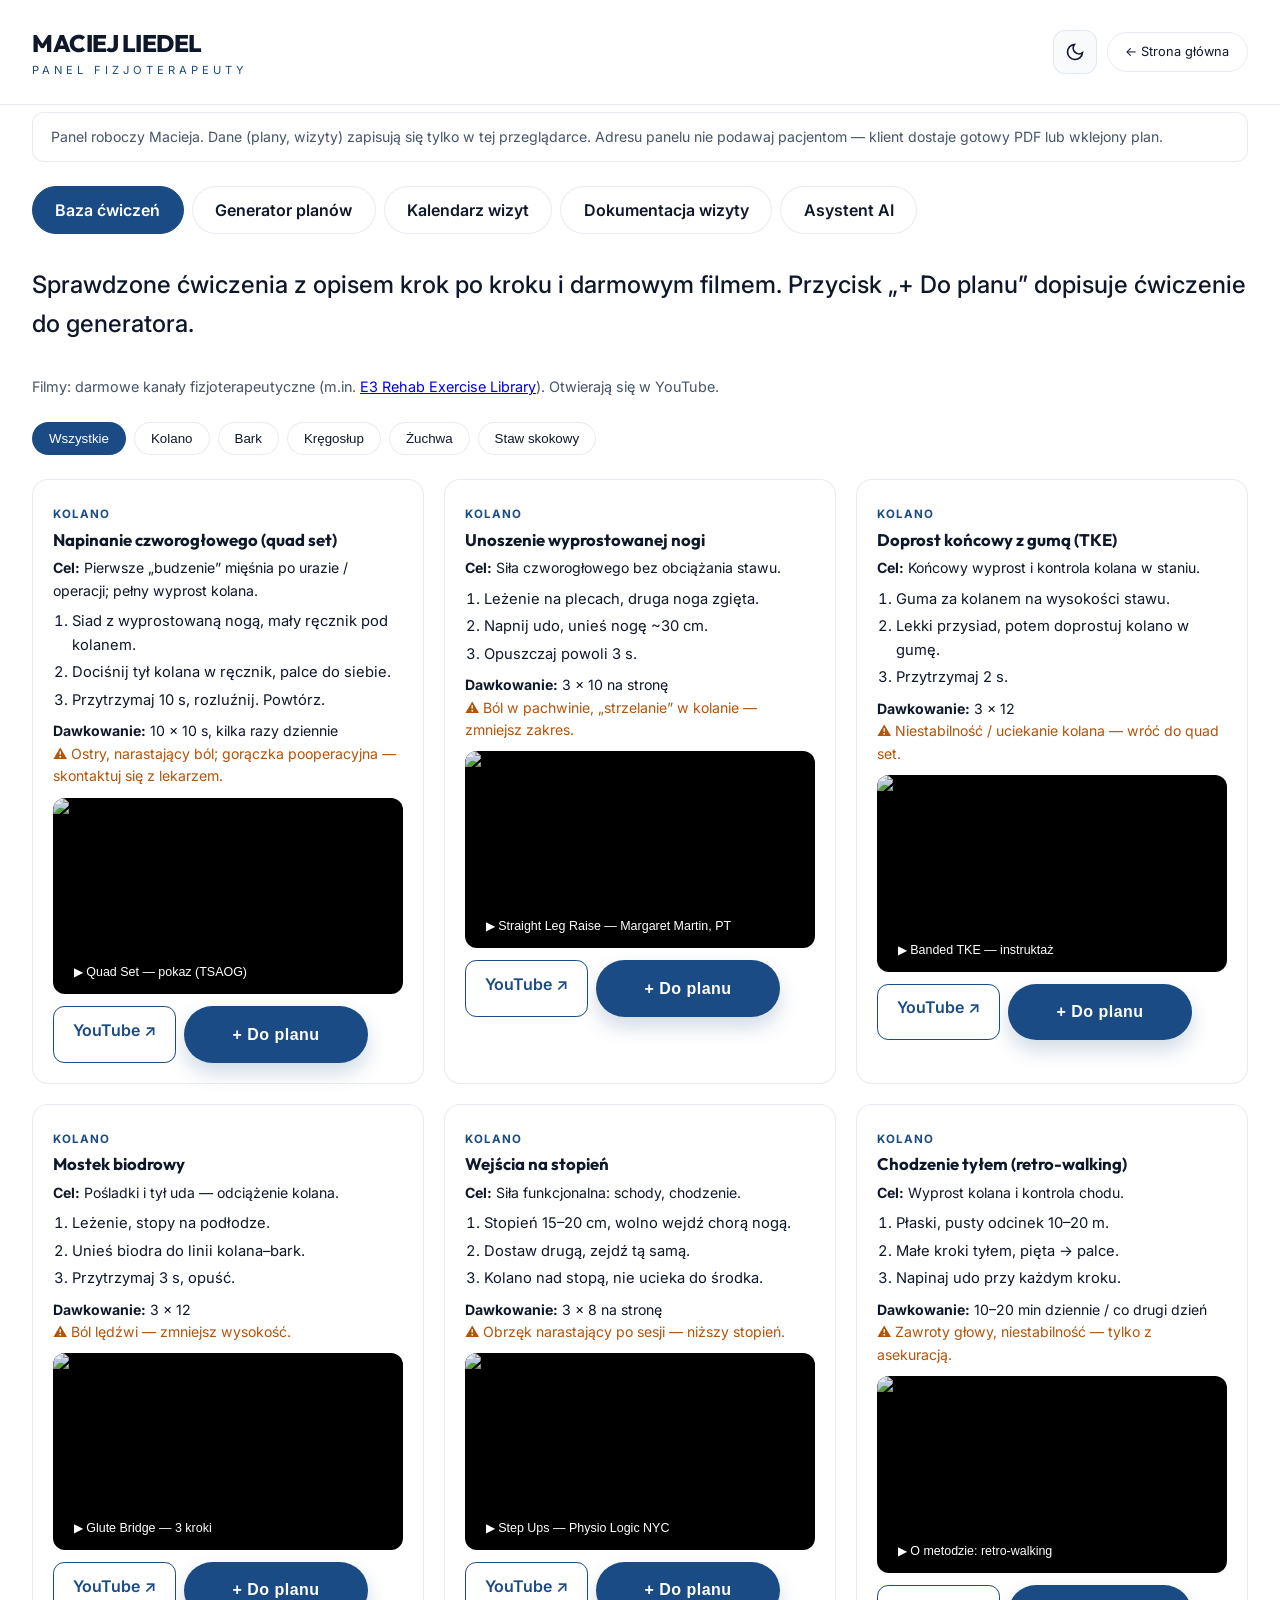
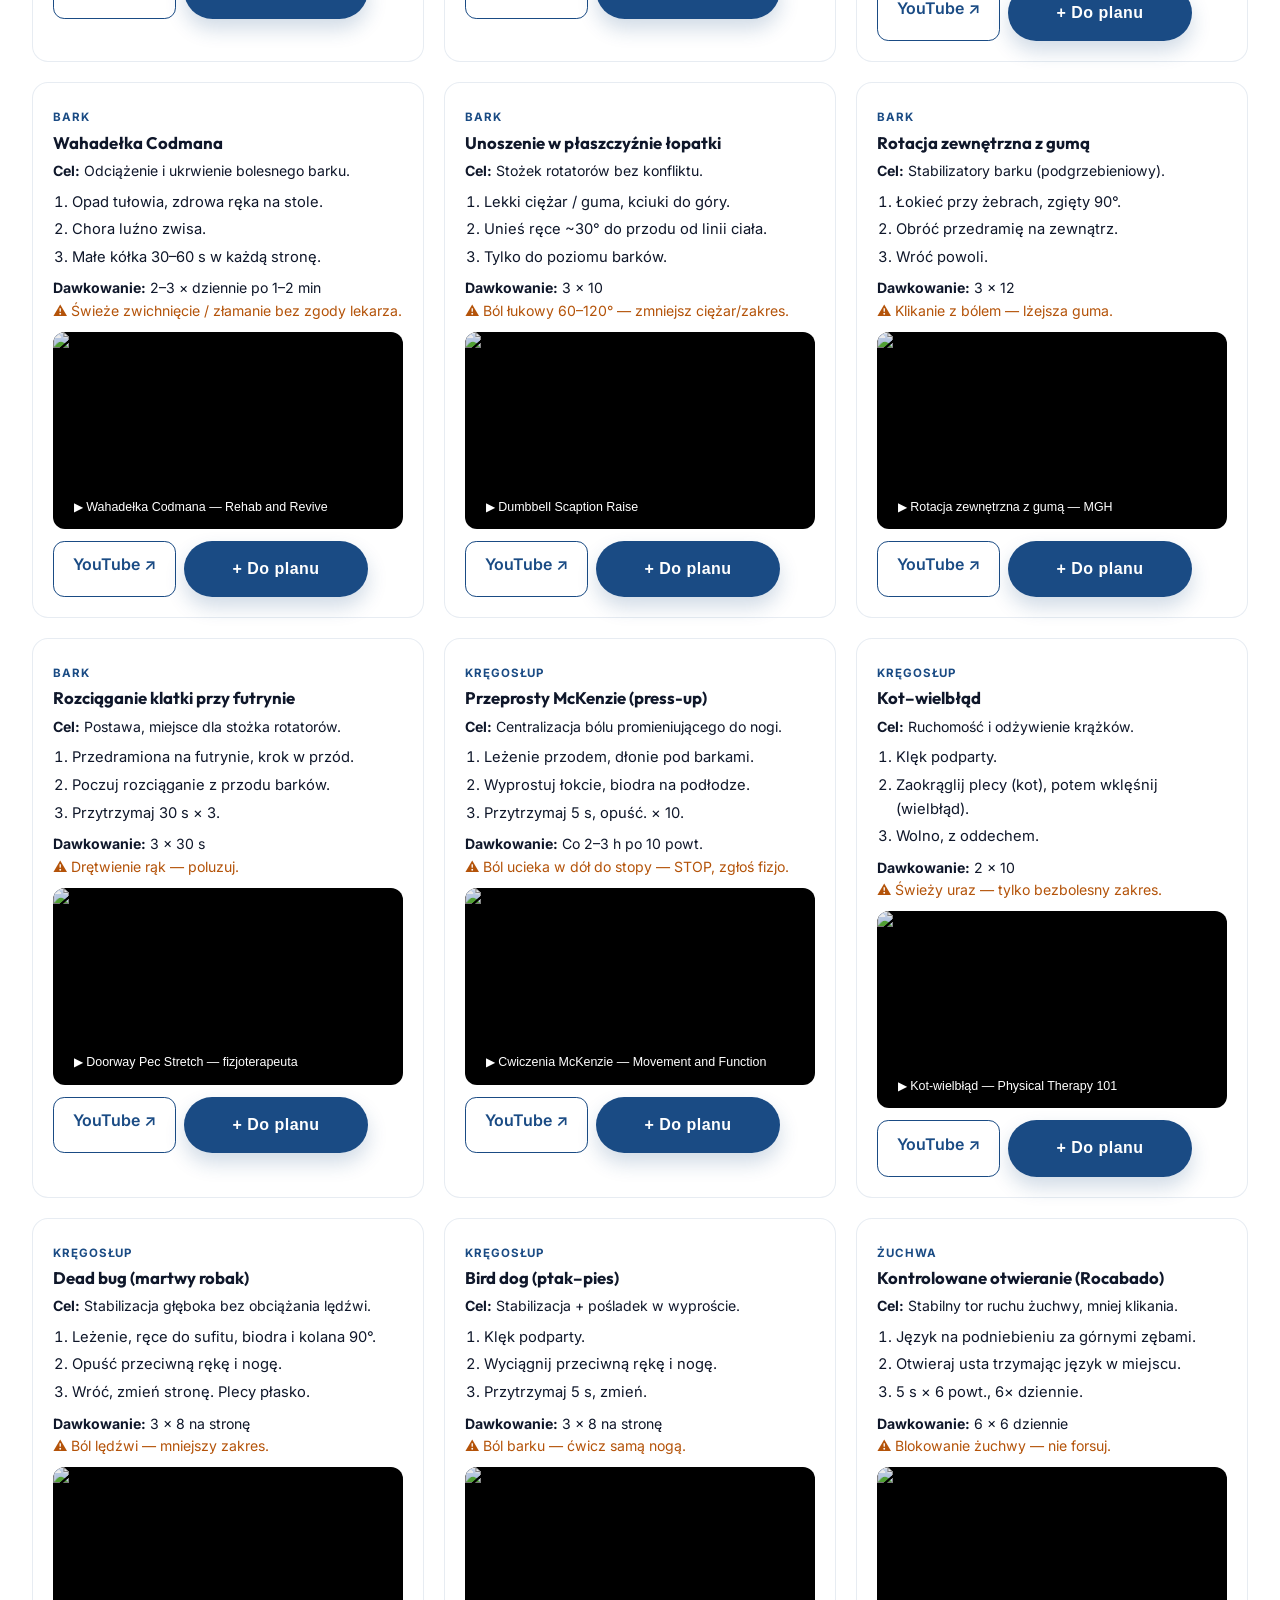
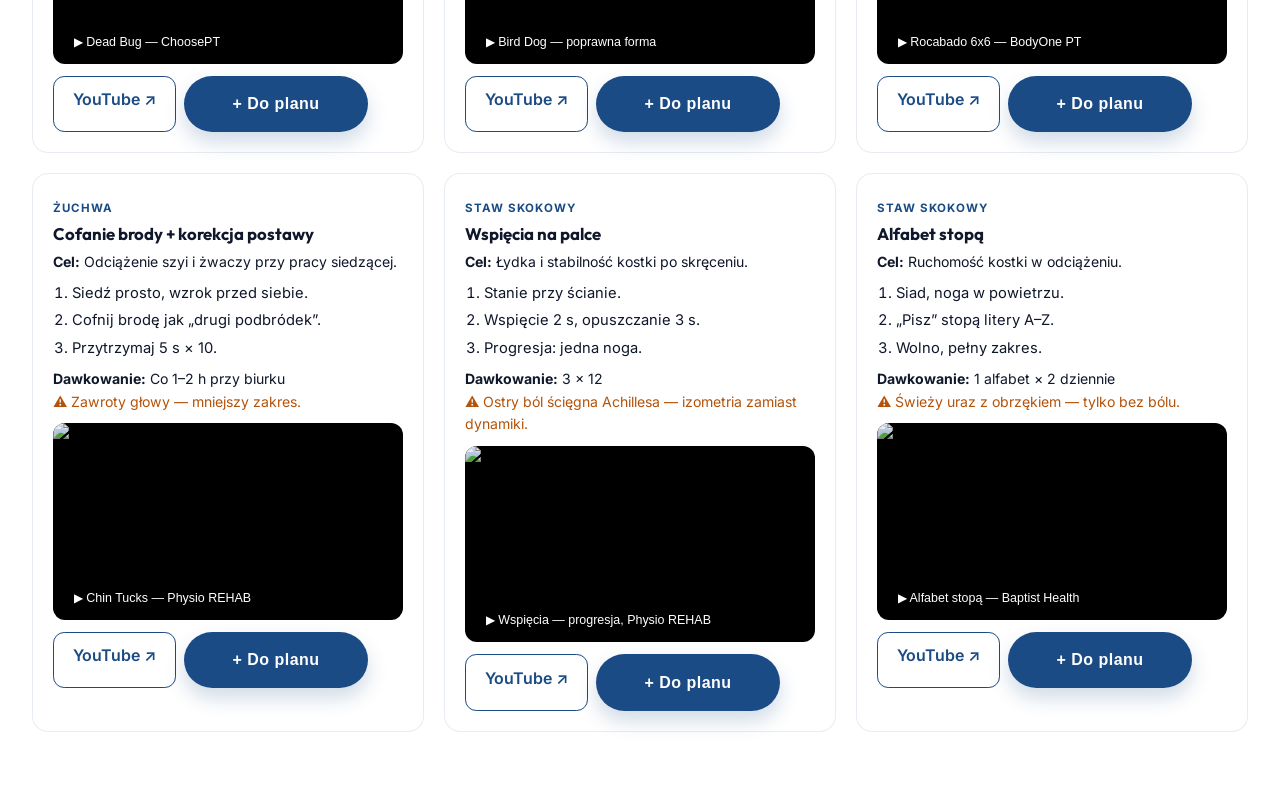
==== panel/index.html @ 484c4832 "Publikacje, wywiad v4, panel fizjoterapeuty (baza, plany, kalendarz, dokumentacja, AI)" ====
<!DOCTYPE html>
<html lang="pl" data-theme="light">
<head>
    <meta charset="UTF-8">
    <meta name="viewport" content="width=device-width, initial-scale=1.0">
    <meta name="robots" content="noindex, nofollow">
    <title>Panel fizjoterapeuty | Maciej Liedel</title>
    <meta name="description" content="Wewnętrzny panel: baza ćwiczeń, generator planów treningowych i kalendarz wizyt.">
    <link rel="preconnect" href="https://fonts.googleapis.com">
    <link rel="preconnect" href="https://fonts.gstatic.com" crossorigin>
    <link href="https://fonts.googleapis.com/css2?family=Inter:wght@300;400;500;600&family=Outfit:wght@600;700;800&display=swap" rel="stylesheet">
    <link rel="stylesheet" href="../style.css">
    <link rel="stylesheet" href="panel.css">
</head>
<body>
    <nav class="navbar">
        <div class="nav-container">
            <div class="logo">
                <span class="logo-main">MACIEJ LIEDEL</span>
                <span class="logo-sub">PANEL FIZJOTERAPEUTY</span>
            </div>
            <div class="nav-controls">
                <button id="theme-toggle" class="theme-btn" title="Przełącz tryb">
                    <svg class="sun-icon" viewBox="0 0 24 24" fill="none" stroke="currentColor" stroke-width="2"><circle cx="12" cy="12" r="5"/><path d="M12 1v2M12 21v2M4.22 4.22l1.42 1.42M18.36 18.36l1.42 1.42M1 12h2M21 12h2M4.22 19.78l1.42-1.42M18.36 5.64l1.42-1.42"/></svg>
                    <svg class="moon-icon" viewBox="0 0 24 24" fill="none" stroke="currentColor" stroke-width="2"><path d="M21 12.79A9 9 0 1 1 11.21 3 7 7 0 0 0 21 12.79z"/></svg>
                </button>
                <a href="../index.html" class="nav-ghost">← Strona główna</a>
            </div>
        </div>
    </nav>

    <main class="container panel-main">
        <p class="panel-note">Panel roboczy Macieja. Dane (plany, wizyty) zapisują się tylko w tej przeglądarce. Adresu panelu nie podawaj pacjentom — klient dostaje gotowy PDF lub wklejony plan.</p>
        <div class="panel-tabs" role="tablist" aria-label="Panel">
            <button class="is-on" data-tab="baza" role="tab">Baza ćwiczeń</button>
            <button data-tab="generator" role="tab">Generator planów</button>
            <button data-tab="kalendarz" role="tab">Kalendarz wizyt</button>
            <button data-tab="dokumentacja" role="tab">Dokumentacja wizyty</button>
            <button data-tab="ai" role="tab">Asystent AI</button>
        </div>

        <section id="tab-baza">
            <p class="lead">Sprawdzone ćwiczenia z opisem krok po kroku i darmowym filmem. Przycisk „+ Do planu” dopisuje ćwiczenie do generatora.</p>
            <p class="video-note">Filmy: darmowe kanały fizjoterapeutyczne (m.in. <a href="https://www.youtube.com/@e3rehabexerciselibrary" target="_blank" rel="noopener">E3 Rehab Exercise Library</a>). Otwierają się w YouTube.</p>
            <div class="ex-filters" id="ex-filters" role="group" aria-label="Filtr ćwiczeń">
                <button class="is-on" data-f="all">Wszystkie</button>
                <button data-f="Kolano">Kolano</button>
                <button data-f="Bark">Bark</button>
                <button data-f="Kręgosłup">Kręgosłup</button>
                <button data-f="Żuchwa">Żuchwa</button>
                <button data-f="Staw skokowy">Staw skokowy</button>
            </div>
            <div id="ex-list" class="ex-grid"></div>
        </section>

        <section id="tab-generator" class="hidden">
            <div class="planner-grid">
                <div class="planner-form">
                    <label>Imię / kod klienta <input id="plan-patient" type="text" placeholder="np. Anna K." autocomplete="off"></label>
                    <label>Cel planu <input id="plan-goal" type="text" placeholder="np. Wzmocnienie po skręceniu kostki" autocomplete="off"></label>
                    <div id="plan-items" class="plan-items"><p class="empty">Brak ćwiczeń — dodaj je z zakładki „Baza ćwiczeń”.</p></div>
                    <label>Zalecenia dodatkowe <textarea id="plan-notes" rows="3" placeholder="np. Ból akceptowalny do 3/10; kontrola za 2 tygodnie."></textarea></label>
                    <div class="planner-actions">
                        <button id="plan-print" class="btn-primary">Drukuj / zapisz PDF</button>
                        <button id="plan-copy" class="btn-secondary">Kopiuj plan do wysyłki</button>
                        <button id="plan-clear" class="btn-link">Wyczyść</button>
                    </div>
                    <div class="email-row">
                        <label>E-mail klienta <input id="plan-email" type="email" placeholder="klient@przyklad.pl" autocomplete="off"></label>
                        <button id="plan-email-send" class="btn-primary">Wyślij plan na e-mail</button>
                    </div>
                    <p id="plan-msg" class="plan-msg" role="status"></p>
                    <details class="email-setup"><summary>Jak włączyć wysyłkę jednym klikiem?</summary>
                        <p>Bez konfiguracji przycisk otwiera program pocztowy (mailto) z gotową treścią. Aby wysyłać bezpośrednio z panelu, załóż darmowe konto <a href="https://www.emailjs.com" target="_blank" rel="noopener">EmailJS</a>, podepnij swoją skrzynkę i wpisz 3 klucze w pliku <code>panel/panel.js</code> (EMAIL_CONFIG na górze).</p>
                    </details>
                </div>
                <aside class="planner-side">
                    <h3>Jak wysłać plan?</h3>
                    <ol>
                        <li><strong>Drukuj / zapisz PDF</strong> — w oknie drukowania wybierz „Zapisz jako PDF”.</li>
                        <li>Albo <strong>Kopiuj plan</strong> i wklej do SMS-a, maila lub wiadomości Booksy.</li>
                        <li>Do ćwiczeń dołączone są linki do filmów — klient ćwiczy bez zgadywania.</li>
                    </ol>
                </aside>
            </div>
        </section>

        <section id="tab-kalendarz" class="hidden">
            <div class="cal-grid">
                <div>
                    <h2>Najbliższe wizyty</h2>
                    <p class="lead">Twoja podręczna lista wizyt (zapis w przeglądarce). Pełne rezerwacje i płatności prowadzi Booksy.</p>
                    <form id="visit-form" class="visit-form">
                        <label>Data <input id="v-date" type="date" required></label>
                        <label>Godzina <input id="v-time" type="time" required></label>
                        <label>Klient <input id="v-client" type="text" placeholder="Imię / kod" required autocomplete="off"></label>
                        <label>Usługa
                            <select id="v-service">
                                <option>Konsultacja fizjoterapeutyczna</option>
                                <option>Terapia manualna / chiropraktyka</option>
                                <option>Fizjoterapia stomatologiczna</option>
                                <option>Fizjoterapia sportowa</option>
                                <option>Rehabilitacja pooperacyjna</option>
                                <option>Suche igłowanie</option>
                            </select>
                        </label>
                        <label>Gabinet
                            <select id="v-place"><option>Warszawa, Sewerynów 6</option><option>Radzymin, Słowackiego 2</option></select>
                        </label>
                        <button class="btn-primary" type="submit">Dodaj wizytę</button>
                    </form>
                    <div id="visit-list" class="visit-list"></div>
                    <button id="visit-export" class="btn-secondary">Pobierz kalendarz (.ics)</button>
                </div>
                <aside class="planner-side">
                    <h3>Połączenie z Booksy</h3>
                    <p>Booksy nie udostępnia małym gabinetom automatycznego API do zaciągania rezerwacji na własną stronę. Dlatego kalendarz działa tak:</p>
                    <ol>
                        <li><strong>Rezerwacje klientów</strong> — przez <a href="https://booksy.com/pl-pl/320195_fizjoterapia-maciej-liedel_fizjoterapia_3_warszawa?do=invite#ba_s=dl_1" target="_blank" rel="noopener">Twój profil Booksy</a> (tam są płatności i przypomnienia).</li>
                        <li><strong>Ta lista</strong> — szybkie notatki na dziś/jutro; wpis dodajesz w 10 sekund.</li>
                        <li><strong>Pełna synchronizacja</strong> — możliwa, gdy Booksy włączy dla Ciebie eksport kalendarza (iCal) lub integrację z Kalendarzem Google; wtedy podepniemy go tutaj jednym linkiem. Daj znać, jeśli masz taki link — dopiszę auto-import.</li>
                    </ol>
                </aside>
            </div>
        </section>

        <section id="tab-dokumentacja" class="hidden">
            <p class="lead">Karta wizyty w duchu Karty Indywidualnej Opieki Fizjoterapeutycznej (rozp. MZ z 6.04.2020): wpis niezwłocznie po wizycie, z podpisem. Pełną dokumentację gabinetu prowadź w systemie — tu przygotowujesz treść roboczą i wydruk dla pacjenta.</p>
            <p class="panel-note">Prywatność: do modelu AI trafia <strong>wyłącznie opis kliniczny</strong> (dolegliwości, badanie, procedury). Dane pacjenta — kod, e-mail, telefon, PESEL — wpisujesz <strong>ręcznie poniżej i nigdy nie trafiają do AI</strong>. Dyktowanie działa lokalnie w przeglądarce.</p>
            <div class="doc-grid">
                <div class="planner-form">
                    <label>Wizyta z kalendarza <select id="doc-visit"><option value="">— nowa / spoza listy —</option></select></label>
                    <div class="form-grid-2">
                        <label>Data <input id="doc-date" type="date"></label>
                        <label>Kod pacjenta <input id="doc-patient" type="text" placeholder="np. AK-12" autocomplete="off"></label>
                    </div>
                    <label>Wywiad i dolegliwości (S) <span class="dict-wrap"><textarea id="doc-subj" rows="4" placeholder="Dykuj lub wpisz: dolegliwości, VAS, od kiedy, co nasila..."></textarea><button class="dict-btn" data-target="doc-subj" type="button">🎙 Dyktuj</button></span></label>
                    <label>Badanie przedmiotowe (O) <span class="dict-wrap"><textarea id="doc-obj" rows="4" placeholder="Dykuj lub wpisz: ROM, palpacja, testy, obserwacja..."></textarea><button class="dict-btn" data-target="doc-obj" type="button">🎙 Dyktuj</button></span></label>
                    <div class="form-grid-2">
                        <label>Rozpoznanie / problem (A) <input id="doc-assess" type="text" placeholder="np. M54.5; przeciążenie odc. L"></label>
                        <label>Funkcjonowanie (ICF, skrót) <input id="doc-icf" type="text" placeholder="np. b280, d450 — ból L, chód z utykiem"></label>
                    </div>
                    <fieldset class="pain-types" id="doc-proc"><legend>Wykonane procedury (P)</legend>
                        <label><input type="checkbox" value="Terapia manualna"> Terapia manualna</label>
                        <label><input type="checkbox" value="Masaż tkanek głębokich"> Masaż tkanek głębokich</label>
                        <label><input type="checkbox" value="Suche igłowanie"> Suche igłowanie</label>
                        <label><input type="checkbox" value="Kinesiotaping"> Kinesiotaping</label>
                        <label><input type="checkbox" value="Ćwiczenia nadzorowane"> Ćwiczenia nadzorowane</label>
                        <label><input type="checkbox" value="Edukacja pacjenta"> Edukacja pacjenta</label>
                    </fieldset>
                    <label>Zalecenia i plan <textarea id="doc-plan" rows="3" placeholder="Plan domowy, kontrola, badania..."></textarea></label>
                    <div class="form-grid-2">
                        <label>Podpis <input id="doc-sign" type="text" value="Maciej Liedel, mgr fizjoterapii"></label>
                        <label>E-mail pacjenta (do wysyłki) <input id="doc-email" type="email" placeholder="pacjent@przyklad.pl" autocomplete="off"></label>
                    </div>
                    <label class="consent"><input type="checkbox" id="doc-ai-consent"> Potwierdzam: notatka powyżej to <strong>wyłącznie opis kliniczny</strong> — bez nazwiska, PESEL-u, telefonu i e-maila pacjenta. Dane pacjenta wpisuję ręcznie w polach poniżej.</label>
                    <div class="planner-actions">
                        <button id="doc-ai-tidy" class="btn-secondary" type="button">AI: uporządkuj zapis</button>
                        <button id="doc-ai-patient" class="btn-secondary" type="button">AI: streszczenie dla pacjenta</button>
                    </div>
                    <div class="planner-actions">
                        <button id="doc-save" class="btn-primary" type="button">Zapisz kartę</button>
                        <button id="doc-print" class="btn-secondary" type="button">Drukuj / PDF</button>
                        <button id="doc-email-send" class="btn-secondary" type="button">Wyślij mailem</button>
                    </div>
                    <p id="doc-msg" class="plan-msg" role="status"></p>
                    <h3>Zapisane karty</h3>
                    <div id="doc-list" class="visit-list"></div>
                </div>
                <aside class="planner-side">
                    <h3>Co musi mieć wpis (KIOF)</h3>
                    <ol>
                        <li>Datę, oznaczenie pacjenta, rozpoznanie problemu zdrowotnego.</li>
                        <li>Opis stanu zdrowia i funkcjonowania (z ICF).</li>
                        <li>Opis postępowania: co wykonano i z jakim efektem.</li>
                        <li>Zalecenia + podpis i oznaczenie zawodowe.</li>
                        <li>Wpis niezwłocznie po wizycie; poprawki bez kasowania oryginału.</li>
                    </ol>
                    <p class="video-note">Podstawa: rozp. MZ z 6.04.2020 (Dz.U. 2020 poz. 666) i wytyczne KIF. To panel roboczy — nie zastępuje systemu dokumentacji gabinetu.</p>
                </aside>
            </div>
        </section>

        <section id="tab-ai" class="hidden">
            <p class="lead">Podłącz model AI (OpenRouter, OpenAI lub zgodny z OpenAI — działa też z kluczami z OpenCode). Klucz zostaje w tej przeglądarce.</p>
            <div class="planner-grid">
                <div class="planner-form">
                    <label>Dostawca
                        <select id="ai-provider">
                            <option value="openrouter">OpenRouter (polecany — wiele modeli, 1 klucz)</option>
                            <option value="openai">OpenAI</option>
                            <option value="opencode">OpenCode — lokalny serwer (bez klucza)</option>
                            <option value="custom">Inny, zgodny z OpenAI (URL poniżej)</option>
                        </select>
                    </label>
                    <label class="hidden" id="ai-url-wrap">Adres endpointu <input id="ai-url" type="text" placeholder="https://twoj-host/v1/chat/completions"></label>
                    <div class="hidden" id="ai-opencode-wrap">
                        <label>Adres serwera OpenCode <input id="ai-opbase" type="text" placeholder="http://127.0.0.1:4096"></label>
                        <div class="form-grid-2">
                            <label>Login (jeśli ustawiony) <input id="ai-opuser" type="text" placeholder="opencode" autocomplete="off"></label>
                            <label>Hasło serwera <input id="ai-oppass" type="password" placeholder="OPENCODE_SERVER_PASSWORD" autocomplete="off"></label>
                        </div>
                    </div>
                    <label>Klucz API <input id="ai-key" type="password" placeholder="sk-... (OpenCode nie wymaga)" autocomplete="off"></label>
                    <label>Model <input id="ai-model" type="text" placeholder="np. openai/gpt-4o-mini"></label>
                    <div class="planner-actions">
                        <button id="ai-save" class="btn-primary" type="button">Zapisz ustawienia</button>
                        <button id="ai-test" class="btn-secondary" type="button">Test połączenia</button>
                    </div>
                    <p id="ai-msg" class="plan-msg" role="status"></p>
                </div>
                <aside class="planner-side">
                    <h3>Jak to działa</h3>
                    <ol>
                        <li>Klucz z <a href="https://openrouter.ai/keys" target="_blank" rel="noopener">openrouter.ai/keys</a> (doładuj kilka $ kredytu) albo z platformy OpenAI.</li>
                        <li>Albo lokalnie: uruchom w terminalu <code>opencode serve --cors http://localhost:8000</code> (adres dopasuj do tego, spod którego otwierasz panel; port zobaczysz po starcie, domyślnie 4096), wybierz dostawcę OpenCode i wpisz model jako <code>provider/model</code>, np. <code>openai/gpt-4o-mini</code>. Puste pole modelu = model domyślny serwera.</li>
                        <li>Model, np. <code>openai/gpt-4o-mini</code> — tani i wystarczający do redakcji notatek.</li>
                        <li>Przyciski AI w zakładce Dokumentacja wysyłają tylko treść roboczej notatki.</li>
                        <li>Dyktowanie (🎙) to wbudowana funkcja przeglądarki (Chrome/Edge, język polski) — bez klucza.</li>
                    </ol>
                    <p class="video-note">Uwaga RODO: treść trafia do zewnętrznego modelu. Stosuj kody pacjentów i miej zgodę pacjenta na taką formę opracowania notatki.</p>
                </aside>
            </div>
        </section>
    </main>

    <dialog id="video-modal" class="video-modal">
        <button id="video-close" aria-label="Zamknij film">×</button>
        <div class="video-wrap"><iframe id="video-frame" title="Instruktaż ćwiczenia" allow="accelerometer; autoplay; clipboard-write; encrypted-media; gyroscope; picture-in-picture" allowfullscreen></iframe></div>
        <p><a id="video-link" href="#" target="_blank" rel="noopener">Otwórz w YouTube ↗</a></p>
    </dialog>
    <script src="https://cdn.jsdelivr.net/npm/@emailjs/browser@4/dist/email.min.js"></script>
    <script src="../exercises.js"></script>
    <script src="panel.js"></script>
    <script src="docs.js"></script>
</body>
</html>
---- style.css ----
:root {
    /* Light Theme (Default) */
    --bg-primary: #FFFFFF;
    --bg-secondary: #f8fafc;
    --text-primary: #0f172a;
    --text-secondary: #475569;
    --accent-primary: #1a4b84;
    --accent-hover: #133a66;
    --card-bg: rgba(255, 255, 255, 0.8);
    --card-border: rgba(26, 75, 132, 0.1);
    --glass-blur: blur(12px);
    --transition: all 0.3s cubic-bezier(0.4, 0, 0.2, 1);
}

[data-theme="dark"] {
    --bg-primary: #0b1622;
    --bg-secondary: #0f2133;
    --text-primary: #f8fafc;
    --text-secondary: #94a3b8;
    --accent-primary: #00f2ff;
    --accent-hover: #00d8e4;
    --card-bg: rgba(15, 33, 51, 0.8);
    --card-border: rgba(0, 242, 255, 0.1);
}

* {
    margin: 0;
    padding: 0;
    box-sizing: border-box;
}

body {
    background-color: var(--bg-primary);
    color: var(--text-primary);
    font-family: 'Inter', sans-serif;
    line-height: 1.6;
    overflow-x: hidden;
    transition: background-color 0.5s ease, color 0.5s ease;
}

h1, h2, h3 {
    font-family: 'Outfit', sans-serif;
    line-height: 1.1;
}

.container {
    max-width: 1400px;
    margin: 0 auto;
    padding: 0 2rem;
}

/* Navbar */
.navbar {
    position: fixed;
    top: 0;
    width: 100%;
    z-index: 1000;
    padding: 1.5rem 0;
    background: transparent;
    backdrop-filter: var(--glass-blur);
    border-bottom: 1px solid var(--card-border);
}

.nav-container {
    display: flex;
    justify-content: space-between;
    align-items: center;
    max-width: 1400px;
    margin: 0 auto;
    padding: 0 2rem;
}

.logo {
    display: flex;
    flex-direction: column;
}

.logo-main {
    font-family: 'Outfit', sans-serif;
    font-weight: 800;
    font-size: 1.5rem;
    letter-spacing: -0.5px;
}

.logo-sub {
    font-size: 0.7rem;
    letter-spacing: 4px;
    color: var(--accent-primary);
}

.nav-controls {
    display: flex;
    align-items: center;
    gap: 1.5rem;
}

.theme-btn {
    background: var(--bg-secondary);
    border: 1px solid var(--card-border);
    cursor: pointer;
    color: var(--text-primary);
    width: 44px;
    height: 44px;
    border-radius: 12px;
    display: flex;
    align-items: center;
    justify-content: center;
    transition: var(--transition);
}

.theme-btn:hover {
    background: var(--card-border);
}

.theme-btn svg {
    width: 20px;
    height: 20px;
}

.sun-icon { display: none; }
[data-theme="dark"] .sun-icon { display: block; }
[data-theme="dark"] .moon-icon { display: none; }

.nav-cta {
    background-color: var(--accent-primary);
    color: #FFFFFF;
    padding: 0.8rem 1.5rem;
    border-radius: 50px;
    text-decoration: none;
    font-weight: 600;
    font-size: 0.9rem;
    transition: var(--transition);
}

[data-theme="dark"] .nav-cta {
    color: #0b1622;
}

/* Hero Bento Grid */
.hero {
    min-height: 100vh;
    padding-top: 120px;
    padding-bottom: 60px;
    display: flex;
    align-items: center;
}

.hero-grid {
    display: grid;
    grid-template-columns: repeat(3, 1fr);
    grid-template-rows: repeat(2, 350px);
    gap: 1.5rem;
}

.bento-item {
    position: relative;
    background: var(--bg-secondary);
    border: 1px solid var(--card-border);
    border-radius: 24px;
    padding: 2.5rem;
    text-decoration: none;
    color: var(--text-primary);
    overflow: hidden;
    display: flex;
    flex-direction: column;
    justify-content: flex-end;
    opacity: 0;
    transition: transform 0.3s cubic-bezier(0.4, 0, 0.2, 1), border-color 0.3s ease, box-shadow 0.3s ease;
}

.bento-img {
    position: absolute;
    top: 0;
    left: 0;
    width: 100%;
    height: 100%;
    z-index: 1;
    background-size: cover;
    background-position: center;
    transition: transform 0.6s cubic-bezier(0.4, 0, 0.2, 1);
}

.bento-img::after {
    content: '';
    position: absolute;
    top: 0; left: 0;
    width: 100%; height: 100%;
    background: linear-gradient(to top, rgba(11, 22, 34, 0.8) 0%, rgba(11, 22, 34, 0.2) 100%);
}

[data-theme="light"] .bento-img::after {
    background: linear-gradient(to top, rgba(255, 255, 255, 0.9) 0%, rgba(255, 255, 255, 0.1) 100%);
}

.bento-item:hover .bento-img {
    transform: scale(1.1);
}

.bento-content {
    position: relative;
    z-index: 2;
}

/* Background Image Mapping */
.bento-img-about { background-image: url('img/maciej_portret.png'); }
.bento-img-services { background-image: url('img/uslugi.png'); }
.bento-img-pub { background-image: url('img/publikacje.png'); }
.bento-img-price { background-image: url('img/cennik.png'); }
.bento-img-loc { background-image: url('img/lokalizacja.png'); }
.bento-img-ai { background-image: url('img/ai_wizard.png'); }

/* Services Section */
.services-grid {
    display: grid;
    grid-template-columns: repeat(auto-fit, minmax(350px, 1fr));
    gap: 2rem;
    margin-top: 3rem;
}

.service-card {
    background: var(--bg-secondary);
    padding: 3rem;
    border-radius: 32px;
    border: 1px solid var(--card-border);
    transition: var(--transition);
    display: flex;
    flex-direction: column;
}

.service-card:hover {
    transform: translateY(-10px);
    border-color: var(--accent-primary);
    background: var(--bg-primary);
    box-shadow: 0 30px 60px rgba(0,0,0,0.05);
}

.service-icon {
    font-size: 2.5rem;
    margin-bottom: 1.5rem;
}

.service-card h3 {
    font-size: 1.5rem;
    margin-bottom: 1rem;
    color: var(--accent-primary);
}

.service-card p {
    color: var(--text-secondary);
    font-size: 0.95rem;
    margin-bottom: 2rem;
    flex-grow: 1;
}

.service-meta {
    display: flex;
    justify-content: space-between;
    align-items: center;
    padding-top: 1.5rem;
    border-top: 1px solid var(--card-border);
    font-weight: 600;
    font-size: 0.9rem;
}

.price {
    color: var(--accent-primary);
    font-size: 1.1rem;
}

.services-footer {
    text-align: center;
    margin-top: 4rem;
}

.map-grid {
    display: grid;
    grid-template-columns: 1fr 1fr;
    gap: 1.5rem;
    margin: 3rem 0;
}

.map-visual, .map-embed {
    position: relative;
    border-radius: 32px;
    overflow: hidden;
    border: 1px solid var(--card-border);
    height: 450px;
}

.map-embed iframe {
    width: 100%;
    height: 100%;
    display: block;
}

.satellite-img {
    width: 100%;
    height: 100%;
    object-fit: cover;
    transition: var(--transition);
}

.map-label {
    position: absolute;
    bottom: 20px;
    left: 20px;
    background: var(--accent-primary);
    color: white;
    padding: 0.5rem 1rem;
    border-radius: 10px;
    font-size: 0.8rem;
    font-weight: 600;
    z-index: 5;
}

[data-theme="dark"] .map-label { color: #0b1622; }

.reveal {
    opacity: 0;
    will-change: transform, opacity;
}

.grid-2 {
    display: grid;
    grid-template-columns: 1fr 1fr;
    gap: 2rem;
}

.loc-card {
    background: var(--bg-secondary);
    padding: 2.5rem;
    border-radius: 32px;
    border: 1px solid var(--card-border);
}

.loc-card h3 {
    color: var(--accent-primary);
    margin-bottom: 1rem;
    font-size: 1.6rem;
}

.directions {
    margin-top: 1.5rem;
    padding-top: 1.5rem;
    border-top: 1px solid var(--card-border);
}

.directions strong {
    display: block;
    margin-bottom: 0.5rem;
    font-size: 0.9rem;
    text-transform: uppercase;
    color: var(--text-secondary);
}

@media (max-width: 900px) {
    .map-grid, .grid-2 {
        grid-template-columns: 1fr;
    }
}

.about-portrait-img {
    width: 100%;
    height: auto;
    border-radius: 32px;
    box-shadow: 0 30px 60px rgba(0,0,0,0.15);
    display: block;
    transition: var(--transition);
}

.about-portrait-img:hover {
    transform: scale(1.02);
}

.bento-item:hover {
    transform: translateY(-5px);
    border-color: var(--accent-primary);
    box-shadow: 0 20px 40px rgba(0,0,0,0.1);
}

.bento-about { grid-row: span 2; }
.bento-ai { grid-column: span 2; background-color: var(--accent-primary); }
.bento-ai h2, .bento-ai p { color: #FFFFFF; }
[data-theme="dark"] .bento-ai h2, [data-theme="dark"] .bento-ai p { color: #0b1622; }

.bento-tag {
    font-size: 0.75rem;
    font-weight: 700;
    text-transform: uppercase;
    letter-spacing: 1px;
    color: var(--accent-primary);
    margin-bottom: 1rem;
    display: block;
}

.bento-item h2 {
    font-size: 2rem;
    margin-bottom: 0.5rem;
}

.bento-item p {
    font-size: 0.95rem;
    color: var(--text-secondary);
}

/* Sections */
.section {
    padding: 100px 0;
}

.split-layout {
    display: grid;
    grid-template-columns: 1fr 1fr;
    gap: 4rem;
    align-items: center;
}

.section-title {
    font-size: 3.5rem;
    margin-bottom: 2rem;
    color: var(--accent-primary);
}

.lead {
    font-size: 1.5rem;
    font-weight: 500;
    margin-bottom: 2rem;
}

.placeholder-img {
    width: 100%;
    aspect-ratio: 4/5;
    background: var(--bg-secondary);
    border-radius: 32px;
    display: flex;
    align-items: center;
    justify-content: center;
    font-weight: 700;
    color: var(--text-secondary);
    border: 2px dashed var(--card-border);
}

/* AI Wizard & Body Map Premium */
.ai-section {
    padding: 80px 0;
}

.ai-card {
    background: var(--bg-secondary);
    padding: 5rem;
    border-radius: 48px;
    border: 1px solid var(--card-border);
    position: relative;
    overflow: hidden;
    box-shadow: 0 40px 100px rgba(0,0,0,0.05);
}

.ai-card::before {
    content: '';
    position: absolute;
    top: -50%; left: -50%;
    width: 200%; height: 200%;
    background: radial-gradient(circle, rgba(26, 75, 132, 0.05) 0%, transparent 70%);
    pointer-events: none;
}

[data-theme="dark"] .ai-card::before {
    background: radial-gradient(circle, rgba(0, 242, 255, 0.05) 0%, transparent 70%);
}

.btn-primary {
    background: linear-gradient(135deg, var(--accent-primary) 0%, #1a4b84 100%);
    color: white;
    border: none;
    padding: 1.2rem 3rem;
    border-radius: 100px;
    font-weight: 700;
    font-size: 1rem;
    letter-spacing: 0.5px;
    cursor: pointer;
    transition: all 0.4s cubic-bezier(0.175, 0.885, 0.32, 1.275);
    box-shadow: 0 10px 20px rgba(26, 75, 132, 0.2);
    display: inline-flex;
    align-items: center;
    gap: 0.8rem;
}

[data-theme="dark"] .btn-primary {
    background: linear-gradient(135deg, var(--accent-primary) 0%, #00d8e4 100%);
    color: #0b1622;
    box-shadow: 0 10px 30px rgba(0, 242, 255, 0.3);
}

.btn-primary:hover {
    transform: translateY(-5px) scale(1.02);
    box-shadow: 0 15px 35px rgba(26, 75, 132, 0.4);
}

[data-theme="dark"] .btn-primary:hover {
    box-shadow: 0 15px 35px rgba(0, 242, 255, 0.5);
}

.btn-toggle {
    padding: 0.7rem 1.8rem;
    border: 1px solid var(--card-border);
    background: transparent;
    color: var(--text-secondary);
    border-radius: 100px;
    cursor: pointer;
    font-weight: 600;
    transition: var(--transition);
}

.btn-toggle.active {
    background: var(--accent-primary);
    color: white;
    border-color: var(--accent-primary);
    box-shadow: 0 5px 15px rgba(26, 75, 132, 0.2);
}

[data-theme="dark"] .btn-toggle.active {
    color: #0b1622;
    box-shadow: 0 5px 20px rgba(0, 242, 255, 0.3);
}

.wizard-step {
    text-align: center;
    position: relative;
    z-index: 2;
}

.view-toggle {
    display: flex;
    justify-content: center;
    gap: 1rem;
    margin-bottom: 2rem;
}

.body-map-container {
    max-width: 350px;
    margin: 2rem auto;
    padding: 2.5rem;
    background: var(--bg-primary);
    border-radius: 40px;
    border: 1px solid var(--card-border);
    box-shadow: 0 20px 50px rgba(0,0,0,0.05);
}

.body-svg {
    width: 100%;
    height: auto;
    filter: drop-shadow(0 20px 40px rgba(0,0,0,0.1));
}

.body-part {
    fill: #e6c5a3; /* Natural Pine Wood from Photo */
    stroke: #b38b67;
    stroke-width: 1;
    cursor: pointer;
    transition: var(--transition);
}

[data-theme="dark"] .body-part {
    fill: #2c3e50;
    stroke: var(--accent-primary);
}

.joint, .joint-neck {
    fill: #a67c52; /* Darker wood joints */
    stroke: none;
    cursor: pointer;
    transition: var(--transition);
}

.joint:hover, .joint-neck:hover {
    fill: var(--accent-primary);
    filter: drop-shadow(0 0 10px var(--accent-primary));
}

.body-part:hover, .body-part.active {
    fill: var(--accent-primary) !important;
    stroke: var(--accent-primary);
    filter: brightness(1.1) drop-shadow(0 0 15px var(--accent-primary));
}

[data-theme="dark"] .body-part:hover, [data-theme="dark"] .body-part.active {
    fill: rgba(0, 242, 255, 0.4) !important;
}

#selected-part-label {
    font-weight: 700;
    margin-bottom: 1.5rem;
    color: var(--accent-primary);
    font-size: 1.2rem;
}

.hidden { display: none !important; }

/* File Upload Style */
.file-upload {
    cursor: pointer;
    padding: 0.8rem 1.5rem;
    background: var(--bg-secondary);
    border: 1px dashed var(--accent-primary);
    border-radius: 50px;
    font-size: 0.9rem;
    transition: var(--transition);
}

.file-upload:hover {
    background: var(--accent-primary);
    color: white;
}

.file-upload input { display: none; }

#ai-input {
    width: 100%;
    min-height: 450px; /* Duże, wygodne pole */
    background: var(--bg-primary);
    border: 2px solid var(--card-border);
    border-radius: 24px;
    padding: 2rem;
    color: var(--text-primary);
    font-family: inherit;
    font-size: 1.15rem;
    line-height: 1.7;
    margin: 2rem 0;
    resize: vertical;
    transition: var(--transition);
}

#ai-input:focus {
    outline: none;
    border-color: var(--accent-primary);
    box-shadow: 0 0 20px rgba(26, 75, 132, 0.1);
}

[data-theme="dark"] #ai-input:focus {
    box-shadow: 0 0 25px rgba(0, 242, 255, 0.15);
}

/* AI Response Style */
.ai-result {
    margin-top: 3rem;
    padding: 3rem;
    background: var(--accent-primary);
    color: white;
    border-radius: 30px;
    text-align: left;
}

[data-theme="dark"] .ai-result { color: #0b1622; }

.ai-result h3 { margin-bottom: 1.5rem; }
.ai-result ul { list-style: none; margin: 1.5rem 0; }
.ai-result li { margin-bottom: 0.8rem; padding-left: 1.5rem; position: relative; }
.ai-result li::before { content: '→'; position: absolute; left: 0; }
.ai-rec-box {
    background: var(--bg-primary);
    padding: 1.5rem;
    border-radius: 20px;
    margin-bottom: 1.5rem;
    border: 1px solid var(--card-border);
}

.ai-rec-box h4 {
    color: var(--accent-primary);
    margin-bottom: 0.8rem;
    font-size: 1rem;
    display: flex;
    align-items: center;
    gap: 0.5rem;
}

.ai-rec-box.danger {
    border-color: #ff4d4d;
    background: rgba(255, 77, 77, 0.05);
}

.ai-rec-box.danger h4 {
    color: #ff4d4d;
}

.ai-disclaimer {
    font-size: 0.85rem;
    color: var(--text-secondary);
    font-style: italic;
    text-align: center;
    margin-top: 2rem;
    padding: 1.5rem;
    border-top: 1px solid var(--card-border);
}

.ai-intro {
    font-size: 1.1rem;
    margin-bottom: 2rem;
    line-height: 1.6;
    color: var(--text-primary);
}

[data-theme="dark"] .ai-rec-box {
    background: rgba(0, 242, 255, 0.02);
}

/* --- RWD / MOBILE RESPONSIVENESS (SCALED DESKTOP) --- */
@media (max-width: 1024px) {
    .hero-grid {
        grid-template-columns: repeat(3, 1fr);
        grid-template-rows: repeat(2, 250px);
        gap: 1rem;
    }
    .bento-item {
        padding: 1.5rem;
    }
}

@media (max-width: 768px) {
    .hero {
        padding-top: 90px;
        padding-bottom: 20px;
        min-height: 100vh;
        min-height: 100dvh;
        display: flex;
        flex-direction: column;
    }
    .hero-grid {
        flex-grow: 1;
        width: 100%;
        grid-template-columns: repeat(2, 1fr);
        grid-template-rows: repeat(3, 1fr);
        gap: 0.5rem;
    }
    .bento-item {
        padding: 1rem;
        min-height: auto;
    }
    .bento-item h2 {
        font-size: 1.1rem;
        margin-bottom: 2px;
    }
    .bento-item p {
        font-size: 0.75rem;
        display: block; /* Pokazujemy opis, mamy więcej miejsca przy 2 kolumnach */
    }
    .bento-tag, .ai-badge {
        font-size: 0.6rem;
        padding: 4px 6px;
        margin-bottom: 6px;
    }
    .logo-main {
        font-size: 1.1rem;
    }
    .logo-sub {
        font-size: 0.5rem;
    }
    .nav-cta {
        padding: 0.5rem 1rem;
        font-size: 0.75rem;
    }
    .nav-container {
        padding: 0 1rem;
    }
    /* Usługi pozostawiamy 1-kolumnowe, żeby dało się je czytać, lub też 2 kolumny */
    .services-grid {
        grid-template-columns: repeat(2, 1fr);
        gap: 1rem;
    }
    .service-card {
        padding: 1.5rem;
    }
    .service-card h3 {
        font-size: 1.1rem;
    }
}

/* === Rozbudowa 2026-09: hero-lead, publikacje, cwiczenia, planner, wywiad v4 === */
.hero-lead { padding-top: 7.5rem; text-align: center; }
.hero-title { font-size: clamp(2rem, 5vw, 3.4rem); }
.hero-title span { color: var(--accent-primary); }
.hero-sub { max-width: 640px; margin: 1rem auto 1.5rem; color: var(--text-secondary); }
.quick-nav { display: flex; flex-wrap: wrap; gap: .6rem; justify-content: center; padding-bottom: 1rem; }
.quick-nav a { border: 1px solid var(--card-border); border-radius: 99px; padding: .55rem 1.1rem; font-size: .85rem; text-decoration: none; color: var(--text-primary); background: var(--card-bg); }
.visit-steps { text-align: left; background: var(--card-bg); border: 1px solid var(--card-border); border-radius: 1rem; padding: 1.5rem 1.75rem; margin-bottom: 1.5rem; }
.visit-steps ol { margin: .75rem 0 0 1.25rem; display: grid; gap: .6rem; }
.price-note { margin-bottom: 1.25rem; }
.credentials { list-style: none; margin: 1rem 0; display: grid; gap: .5rem; padding: 0; }
.about-note { color: var(--text-secondary); font-size: .95rem; }
.pub-list { display: grid; grid-template-columns: repeat(auto-fill, minmax(300px, 1fr)); gap: 1.25rem; margin-top: 2rem; }
.pub-card { background: var(--card-bg); border: 1px solid var(--card-border); border-radius: 1rem; padding: 1.5rem; backdrop-filter: var(--glass-blur); }
.pub-meta { display: flex; justify-content: space-between; font-size: .75rem; color: var(--text-secondary); margin-bottom: .5rem; }
.pub-card h3 { font-size: 1.1rem; margin-bottom: .5rem; }
.pub-take { margin-top: .75rem; font-weight: 500; }
.pub-link { display: inline-block; margin-top: .75rem; color: var(--accent-primary); font-weight: 600; }
.curiosities { margin-top: 2.5rem; }
.curio-grid { display: grid; grid-template-columns: repeat(auto-fill, minmax(260px, 1fr)); gap: 1rem; margin-top: 1rem; }
.curio-card { border-left: 3px solid var(--accent-primary); background: var(--card-bg); padding: 1rem 1.25rem; border-radius: 0 1rem 1rem 0; }
.video-note { font-size: .9rem; color: var(--text-secondary); }
.ex-filters { display: flex; flex-wrap: wrap; gap: .5rem; margin: 1.5rem 0; }
.ex-filters button { border: 1px solid var(--card-border); background: var(--card-bg); color: var(--text-primary); border-radius: 99px; padding: .5rem 1rem; cursor: pointer; }
.ex-filters button.is-on { background: var(--accent-primary); color: #fff; }
.ex-grid { display: grid; grid-template-columns: repeat(auto-fill, minmax(300px, 1fr)); gap: 1.25rem; }
.ex-card { background: var(--card-bg); border: 1px solid var(--card-border); border-radius: 1rem; padding: 1.25rem; }
.ex-area { font-size: .72rem; text-transform: uppercase; letter-spacing: .08em; color: var(--accent-primary); font-weight: 700; }
.ex-card h3 { margin: .3rem 0 .5rem; font-size: 1.05rem; }
.ex-card ol { margin: .5rem 0 .5rem 1.2rem; font-size: .92rem; display: grid; gap: .25rem; }
.ex-dose, .ex-contra, .ex-goal { font-size: .88rem; }
.ex-contra { color: #b45309; }
.ex-actions { display: flex; gap: .5rem; margin-top: .75rem; flex-wrap: wrap; }
.planner-grid { display: grid; grid-template-columns: 1.4fr 1fr; gap: 2rem; margin-top: 1.5rem; }
.planner-form label { display: grid; gap: .35rem; margin-bottom: 1rem; font-weight: 500; }
.planner-form input, .planner-form textarea, .planner-form select { padding: .7rem .9rem; border-radius: .6rem; border: 1px solid var(--card-border); background: var(--bg-primary); color: var(--text-primary); font: inherit; width: 100%; }
.plan-items { display: grid; gap: .6rem; margin-bottom: 1rem; }
.plan-items .empty { color: var(--text-secondary); }
.plan-row { display: grid; grid-template-columns: 1fr 90px 90px 36px; gap: .6rem; align-items: center; background: var(--card-bg); border: 1px solid var(--card-border); border-radius: .75rem; padding: .6rem .75rem; }
.plan-row small { display: block; color: var(--text-secondary); }
.plan-row button { border: 0; background: none; font-size: 1.4rem; cursor: pointer; color: var(--text-secondary); }
.planner-actions { display: flex; gap: .6rem; flex-wrap: wrap; }
.plan-msg { min-height: 1.4em; color: var(--accent-primary); font-weight: 600; }
.planner-side { background: var(--card-bg); border: 1px solid var(--card-border); border-radius: 1rem; padding: 1.5rem; align-self: start; }
.planner-side ol { margin: .75rem 0 0 1.25rem; display: grid; gap: .5rem; font-size: .93rem; }
.consent { display: flex; gap: .6rem; align-items: flex-start; margin: 1.25rem auto; max-width: 640px; font-size: .9rem; text-align: left; }
.form-error { color: #dc2626; font-weight: 600; }
.redflags { display: grid; gap: .55rem; margin: 1.25rem 0; text-align: left; }
.redflags label { display: flex; gap: .6rem; align-items: flex-start; background: var(--card-bg); border: 1px solid var(--card-border); border-radius: .7rem; padding: .7rem .9rem; cursor: pointer; }
.redflag-alert { background: #fef2f2; border: 1px solid #fca5a5; color: #7f1d1d; border-radius: .75rem; padding: 1rem 1.25rem; margin-bottom: 1rem; }
.wizard-nav { display: flex; gap: .75rem; margin-top: 1.25rem; }
.pain-types { display: grid; grid-template-columns: repeat(auto-fill, minmax(160px, 1fr)); gap: .5rem; border: 0; margin-bottom: 1rem; }
.pain-types label { display: flex; gap: .5rem; align-items: center; background: var(--card-bg); border: 1px solid var(--card-border); border-radius: .6rem; padding: .55rem .75rem; cursor: pointer; font-size: .9rem; }
.vas-label input { width: 100%; margin-top: .4rem; }
.form-grid-2 { display: grid; grid-template-columns: 1fr 1fr; gap: 1rem; margin: 1rem 0; }
.form-grid-2 label { display: grid; gap: .35rem; font-weight: 500; }
.file-note { font-size: .82rem; color: var(--text-secondary); margin-top: .5rem; }
.brief-grid { display: grid; grid-template-columns: repeat(auto-fill, minmax(180px, 1fr)); gap: .75rem; margin: 1rem 0; }
.brief-grid dt { font-size: .75rem; text-transform: uppercase; letter-spacing: .06em; color: var(--text-secondary); }
.ai-notes { background: var(--card-bg); border: 1px solid var(--card-border); border-radius: .75rem; padding: .9rem 1.1rem; }
.brief-actions { display: flex; gap: .6rem; flex-wrap: wrap; margin-top: 1.25rem; justify-content: center; }
.btn-secondary { border: 1px solid var(--accent-primary); color: var(--accent-primary); background: transparent; border-radius: .7rem; padding: .65rem 1.2rem; cursor: pointer; text-decoration: none; font: inherit; font-weight: 600; display: inline-block; }
.btn-link { background: none; border: 0; color: var(--text-secondary); cursor: pointer; font: inherit; text-decoration: underline; }
@media (max-width: 900px) { .planner-grid { grid-template-columns: 1fr; } .form-grid-2 { grid-template-columns: 1fr; } .plan-row { grid-template-columns: 1fr 70px 70px 30px; } }

.nav-ghost{border:1px solid var(--card-border);border-radius:99px;padding:.55rem 1.1rem;font-size:.8rem;text-decoration:none;color:var(--text-primary);white-space:nowrap}.nav-controls{display:flex;gap:.6rem;align-items:center}
---- panel/panel.css ----
/* Panel fizjoterapeuty — dodatki do ../style.css */
.panel-main { padding-top: 7rem; padding-bottom: 4rem; }
.panel-note { background: var(--card-bg); border: 1px solid var(--card-border); border-radius: .75rem; padding: .8rem 1.1rem; font-size: .88rem; color: var(--text-secondary); }
.panel-tabs { display: flex; gap: .5rem; margin: 1.5rem 0 2rem; flex-wrap: wrap; }
.panel-tabs button { border: 1px solid var(--card-border); background: var(--card-bg); color: var(--text-primary); border-radius: 99px; padding: .65rem 1.4rem; cursor: pointer; font: inherit; font-weight: 600; }
.panel-tabs button.is-on { background: var(--accent-primary); color: #fff; border-color: var(--accent-primary); }
.nav-ghost { border: 1px solid var(--card-border); border-radius: 99px; padding: .55rem 1.1rem; font-size: .8rem; text-decoration: none; color: var(--text-primary); white-space: nowrap; }
.cal-grid { display: grid; grid-template-columns: 1.4fr 1fr; gap: 2rem; }
.visit-form { display: grid; grid-template-columns: repeat(auto-fill, minmax(160px, 1fr)); gap: .75rem; margin: 1.25rem 0; align-items: end; }
.visit-form label { display: grid; gap: .3rem; font-size: .88rem; font-weight: 500; }
.visit-form input, .visit-form select { padding: .6rem .8rem; border-radius: .6rem; border: 1px solid var(--card-border); background: var(--bg-primary); color: var(--text-primary); font: inherit; }
.visit-list { display: grid; gap: .55rem; margin: 1rem 0 1.25rem; }
.visit-row { display: flex; justify-content: space-between; align-items: center; gap: .75rem; background: var(--card-bg); border: 1px solid var(--card-border); border-radius: .75rem; padding: .65rem .9rem; }
.visit-row small { display: block; color: var(--text-secondary); }
.visit-row button { border: 0; background: none; font-size: 1.3rem; cursor: pointer; color: var(--text-secondary); }
@media (max-width: 900px) { .cal-grid { grid-template-columns: 1fr; } }
.doc-grid { display: grid; grid-template-columns: 1.4fr 1fr; gap: 2rem; margin-top: 1rem; }
.dict-wrap { display: grid; gap: .4rem; }
.dict-btn { justify-self: start; border: 1px solid var(--card-border); background: var(--card-bg); color: var(--text-primary); border-radius: 99px; padding: .45rem 1rem; cursor: pointer; font: inherit; font-size: .85rem; }
.dict-btn.rec { background: #dc2626; color: #fff; border-color: #dc2626; animation: pulse 1.2s infinite; }
@keyframes pulse { 50% { opacity: .65; } }
.row-btns { display: flex; gap: .4rem; align-items: center; }
.row-btns button { border: 1px solid var(--card-border); background: transparent; color: var(--text-primary); border-radius: .5rem; padding: .3rem .7rem; cursor: pointer; }
@media (max-width: 900px) { .doc-grid { grid-template-columns: 1fr; } }
.visit-row.is-past { opacity: .62; }
.past-tag { font-size: .72rem; text-transform: uppercase; letter-spacing: .06em; border: 1px solid var(--card-border); border-radius: 99px; padding: .1rem .55rem; margin-left: .4rem; }
.thumb-btn { display: block; width: 100%; border: 0; padding: 0; margin: .6rem 0; border-radius: .75rem; overflow: hidden; cursor: pointer; position: relative; background: #000; text-align: left; }
.thumb-btn img { width: 100%; aspect-ratio: 16/9; object-fit: cover; display: block; opacity: .92; }
.thumb-btn span { position: absolute; left: .6rem; bottom: .6rem; background: rgba(0,0,0,.72); color: #fff; font-size: .78rem; padding: .35rem .7rem; border-radius: 99px; }
.plan-row { grid-template-columns: 64px 1fr 90px 90px 36px; }
.plan-thumb { position: relative; border: 0; padding: 0; border-radius: .5rem; overflow: hidden; cursor: pointer; background: #000; width: 64px; height: 40px; }
.plan-thumb img { width: 100%; height: 100%; object-fit: cover; display: block; }
.plan-thumb span { position: absolute; inset: 0; display: grid; place-items: center; color: #fff; font-size: .9rem; background: rgba(0,0,0,.35); }
.video-modal { border: 0; border-radius: 1rem; padding: 0; width: min(860px, 94vw); background: #000; color: #fff; }
.video-modal::backdrop { background: rgba(0,0,0,.7); }
.video-modal p { padding: .5rem 1rem 1rem; margin: 0; }
.video-modal a { color: #7dd3fc; }
#video-close { position: absolute; top: .4rem; right: .7rem; z-index: 2; font-size: 1.8rem; background: rgba(0,0,0,.6); color: #fff; border: 0; border-radius: 50%; width: 42px; height: 42px; cursor: pointer; }
.video-wrap { aspect-ratio: 16/9; }
.video-wrap iframe { width: 100%; height: 100%; border: 0; }
.email-row { display: grid; grid-template-columns: 1fr auto; gap: .6rem; align-items: end; margin-top: 1rem; }
.email-row label { display: grid; gap: .35rem; font-weight: 500; margin: 0; }
.email-row input { padding: .7rem .9rem; border-radius: .6rem; border: 1px solid var(--card-border); background: var(--bg-primary); color: var(--text-primary); font: inherit; width: 100%; }
.email-setup { margin-top: .75rem; font-size: .88rem; color: var(--text-secondary); }
@media (max-width: 900px) { .email-row { grid-template-columns: 1fr; } .plan-row { grid-template-columns: 56px 1fr 70px 70px 30px; } }
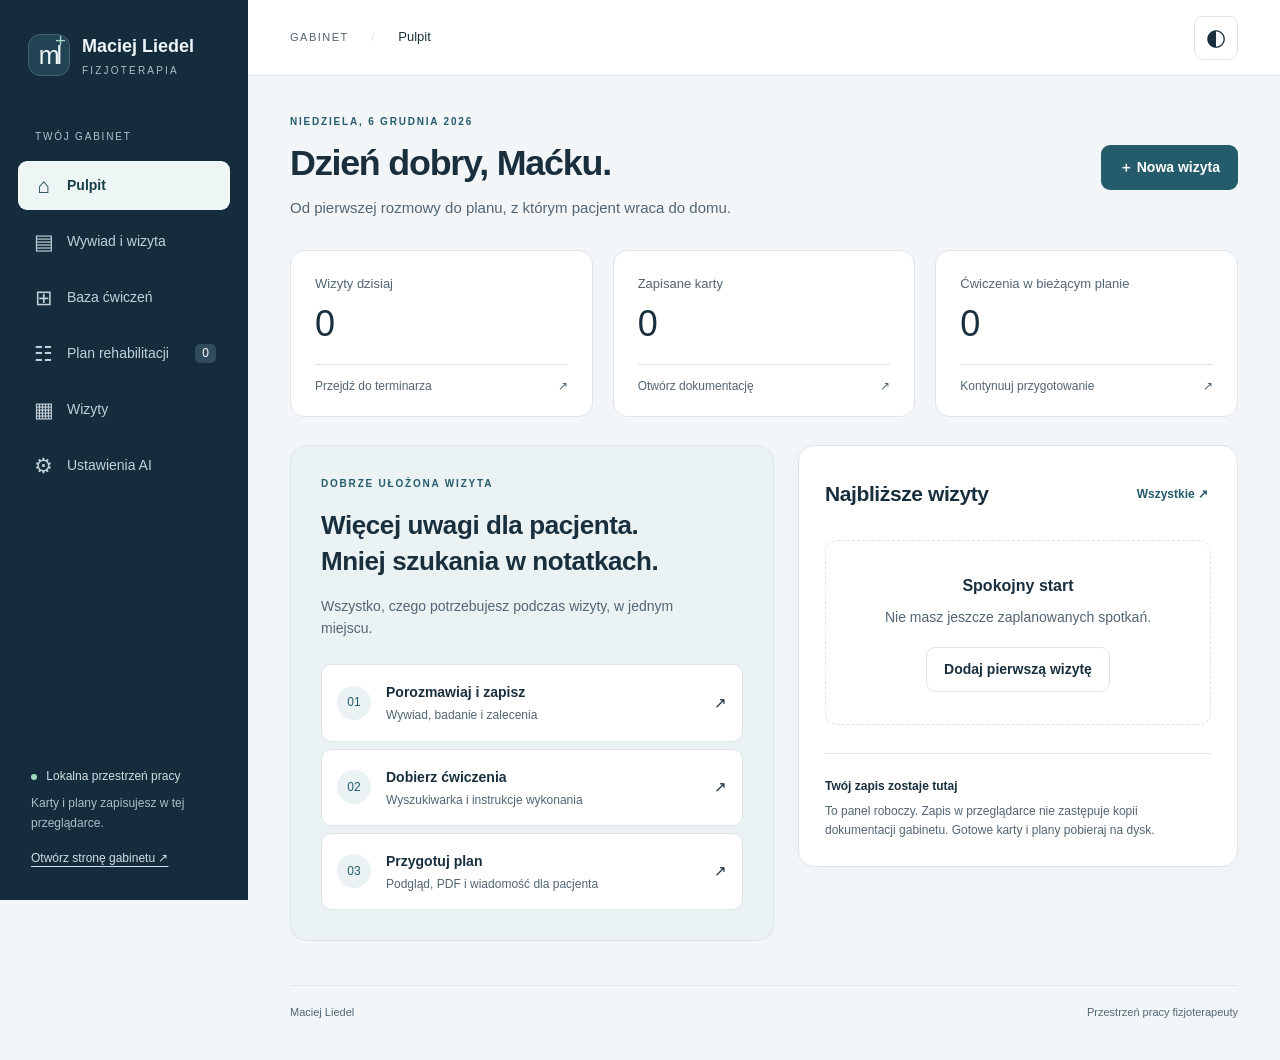
==== commit 9fb2b7c1: "Polish physiotherapy panel workflows and publish only site assets" ====
--- a/panel/index.html
+++ b/panel/index.html
@@ -1,237 +1,1008 @@
 <!DOCTYPE html>
-<html lang="pl" data-theme="light">
-<head>
-    <meta charset="UTF-8">
-    <meta name="viewport" content="width=device-width, initial-scale=1.0">
-    <meta name="robots" content="noindex, nofollow">
-    <title>Panel fizjoterapeuty | Maciej Liedel</title>
-    <meta name="description" content="Wewnętrzny panel: baza ćwiczeń, generator planów treningowych i kalendarz wizyt.">
-    <link rel="preconnect" href="https://fonts.googleapis.com">
-    <link rel="preconnect" href="https://fonts.gstatic.com" crossorigin>
-    <link href="https://fonts.googleapis.com/css2?family=Inter:wght@300;400;500;600&family=Outfit:wght@600;700;800&display=swap" rel="stylesheet">
-    <link rel="stylesheet" href="../style.css">
-    <link rel="stylesheet" href="panel.css">
-</head>
-<body>
-    <nav class="navbar">
-        <div class="nav-container">
-            <div class="logo">
-                <span class="logo-main">MACIEJ LIEDEL</span>
-                <span class="logo-sub">PANEL FIZJOTERAPEUTY</span>
-            </div>
-            <div class="nav-controls">
-                <button id="theme-toggle" class="theme-btn" title="Przełącz tryb">
-                    <svg class="sun-icon" viewBox="0 0 24 24" fill="none" stroke="currentColor" stroke-width="2"><circle cx="12" cy="12" r="5"/><path d="M12 1v2M12 21v2M4.22 4.22l1.42 1.42M18.36 18.36l1.42 1.42M1 12h2M21 12h2M4.22 19.78l1.42-1.42M18.36 5.64l1.42-1.42"/></svg>
-                    <svg class="moon-icon" viewBox="0 0 24 24" fill="none" stroke="currentColor" stroke-width="2"><path d="M21 12.79A9 9 0 1 1 11.21 3 7 7 0 0 0 21 12.79z"/></svg>
-                </button>
-                <a href="../index.html" class="nav-ghost">← Strona główna</a>
-            </div>
-        </div>
-    </nav>
-
-    <main class="container panel-main">
-        <p class="panel-note">Panel roboczy Macieja. Dane (plany, wizyty) zapisują się tylko w tej przeglądarce. Adresu panelu nie podawaj pacjentom — klient dostaje gotowy PDF lub wklejony plan.</p>
-        <div class="panel-tabs" role="tablist" aria-label="Panel">
-            <button class="is-on" data-tab="baza" role="tab">Baza ćwiczeń</button>
-            <button data-tab="generator" role="tab">Generator planów</button>
-            <button data-tab="kalendarz" role="tab">Kalendarz wizyt</button>
-            <button data-tab="dokumentacja" role="tab">Dokumentacja wizyty</button>
-            <button data-tab="ai" role="tab">Asystent AI</button>
-        </div>
-
-        <section id="tab-baza">
-            <p class="lead">Sprawdzone ćwiczenia z opisem krok po kroku i darmowym filmem. Przycisk „+ Do planu” dopisuje ćwiczenie do generatora.</p>
-            <p class="video-note">Filmy: darmowe kanały fizjoterapeutyczne (m.in. <a href="https://www.youtube.com/@e3rehabexerciselibrary" target="_blank" rel="noopener">E3 Rehab Exercise Library</a>). Otwierają się w YouTube.</p>
-            <div class="ex-filters" id="ex-filters" role="group" aria-label="Filtr ćwiczeń">
-                <button class="is-on" data-f="all">Wszystkie</button>
-                <button data-f="Kolano">Kolano</button>
-                <button data-f="Bark">Bark</button>
-                <button data-f="Kręgosłup">Kręgosłup</button>
-                <button data-f="Żuchwa">Żuchwa</button>
-                <button data-f="Staw skokowy">Staw skokowy</button>
-            </div>
-            <div id="ex-list" class="ex-grid"></div>
-        </section>
-
-        <section id="tab-generator" class="hidden">
-            <div class="planner-grid">
-                <div class="planner-form">
-                    <label>Imię / kod klienta <input id="plan-patient" type="text" placeholder="np. Anna K." autocomplete="off"></label>
-                    <label>Cel planu <input id="plan-goal" type="text" placeholder="np. Wzmocnienie po skręceniu kostki" autocomplete="off"></label>
-                    <div id="plan-items" class="plan-items"><p class="empty">Brak ćwiczeń — dodaj je z zakładki „Baza ćwiczeń”.</p></div>
-                    <label>Zalecenia dodatkowe <textarea id="plan-notes" rows="3" placeholder="np. Ból akceptowalny do 3/10; kontrola za 2 tygodnie."></textarea></label>
-                    <div class="planner-actions">
-                        <button id="plan-print" class="btn-primary">Drukuj / zapisz PDF</button>
-                        <button id="plan-copy" class="btn-secondary">Kopiuj plan do wysyłki</button>
-                        <button id="plan-clear" class="btn-link">Wyczyść</button>
-                    </div>
-                    <div class="email-row">
-                        <label>E-mail klienta <input id="plan-email" type="email" placeholder="klient@przyklad.pl" autocomplete="off"></label>
-                        <button id="plan-email-send" class="btn-primary">Wyślij plan na e-mail</button>
-                    </div>
-                    <p id="plan-msg" class="plan-msg" role="status"></p>
-                    <details class="email-setup"><summary>Jak włączyć wysyłkę jednym klikiem?</summary>
-                        <p>Bez konfiguracji przycisk otwiera program pocztowy (mailto) z gotową treścią. Aby wysyłać bezpośrednio z panelu, załóż darmowe konto <a href="https://www.emailjs.com" target="_blank" rel="noopener">EmailJS</a>, podepnij swoją skrzynkę i wpisz 3 klucze w pliku <code>panel/panel.js</code> (EMAIL_CONFIG na górze).</p>
-                    </details>
-                </div>
-                <aside class="planner-side">
-                    <h3>Jak wysłać plan?</h3>
-                    <ol>
-                        <li><strong>Drukuj / zapisz PDF</strong> — w oknie drukowania wybierz „Zapisz jako PDF”.</li>
-                        <li>Albo <strong>Kopiuj plan</strong> i wklej do SMS-a, maila lub wiadomości Booksy.</li>
-                        <li>Do ćwiczeń dołączone są linki do filmów — klient ćwiczy bez zgadywania.</li>
-                    </ol>
-                </aside>
-            </div>
-        </section>
-
-        <section id="tab-kalendarz" class="hidden">
-            <div class="cal-grid">
-                <div>
-                    <h2>Najbliższe wizyty</h2>
-                    <p class="lead">Twoja podręczna lista wizyt (zapis w przeglądarce). Pełne rezerwacje i płatności prowadzi Booksy.</p>
-                    <form id="visit-form" class="visit-form">
-                        <label>Data <input id="v-date" type="date" required></label>
-                        <label>Godzina <input id="v-time" type="time" required></label>
-                        <label>Klient <input id="v-client" type="text" placeholder="Imię / kod" required autocomplete="off"></label>
-                        <label>Usługa
-                            <select id="v-service">
-                                <option>Konsultacja fizjoterapeutyczna</option>
-                                <option>Terapia manualna / chiropraktyka</option>
-                                <option>Fizjoterapia stomatologiczna</option>
-                                <option>Fizjoterapia sportowa</option>
-                                <option>Rehabilitacja pooperacyjna</option>
-                                <option>Suche igłowanie</option>
-                            </select>
-                        </label>
-                        <label>Gabinet
-                            <select id="v-place"><option>Warszawa, Sewerynów 6</option><option>Radzymin, Słowackiego 2</option></select>
-                        </label>
-                        <button class="btn-primary" type="submit">Dodaj wizytę</button>
-                    </form>
-                    <div id="visit-list" class="visit-list"></div>
-                    <button id="visit-export" class="btn-secondary">Pobierz kalendarz (.ics)</button>
-                </div>
-                <aside class="planner-side">
-                    <h3>Połączenie z Booksy</h3>
-                    <p>Booksy nie udostępnia małym gabinetom automatycznego API do zaciągania rezerwacji na własną stronę. Dlatego kalendarz działa tak:</p>
-                    <ol>
-                        <li><strong>Rezerwacje klientów</strong> — przez <a href="https://booksy.com/pl-pl/320195_fizjoterapia-maciej-liedel_fizjoterapia_3_warszawa?do=invite#ba_s=dl_1" target="_blank" rel="noopener">Twój profil Booksy</a> (tam są płatności i przypomnienia).</li>
-                        <li><strong>Ta lista</strong> — szybkie notatki na dziś/jutro; wpis dodajesz w 10 sekund.</li>
-                        <li><strong>Pełna synchronizacja</strong> — możliwa, gdy Booksy włączy dla Ciebie eksport kalendarza (iCal) lub integrację z Kalendarzem Google; wtedy podepniemy go tutaj jednym linkiem. Daj znać, jeśli masz taki link — dopiszę auto-import.</li>
-                    </ol>
-                </aside>
-            </div>
-        </section>
-
-        <section id="tab-dokumentacja" class="hidden">
-            <p class="lead">Karta wizyty w duchu Karty Indywidualnej Opieki Fizjoterapeutycznej (rozp. MZ z 6.04.2020): wpis niezwłocznie po wizycie, z podpisem. Pełną dokumentację gabinetu prowadź w systemie — tu przygotowujesz treść roboczą i wydruk dla pacjenta.</p>
-            <p class="panel-note">Prywatność: do modelu AI trafia <strong>wyłącznie opis kliniczny</strong> (dolegliwości, badanie, procedury). Dane pacjenta — kod, e-mail, telefon, PESEL — wpisujesz <strong>ręcznie poniżej i nigdy nie trafiają do AI</strong>. Dyktowanie działa lokalnie w przeglądarce.</p>
-            <div class="doc-grid">
-                <div class="planner-form">
-                    <label>Wizyta z kalendarza <select id="doc-visit"><option value="">— nowa / spoza listy —</option></select></label>
-                    <div class="form-grid-2">
-                        <label>Data <input id="doc-date" type="date"></label>
-                        <label>Kod pacjenta <input id="doc-patient" type="text" placeholder="np. AK-12" autocomplete="off"></label>
-                    </div>
-                    <label>Wywiad i dolegliwości (S) <span class="dict-wrap"><textarea id="doc-subj" rows="4" placeholder="Dykuj lub wpisz: dolegliwości, VAS, od kiedy, co nasila..."></textarea><button class="dict-btn" data-target="doc-subj" type="button">🎙 Dyktuj</button></span></label>
-                    <label>Badanie przedmiotowe (O) <span class="dict-wrap"><textarea id="doc-obj" rows="4" placeholder="Dykuj lub wpisz: ROM, palpacja, testy, obserwacja..."></textarea><button class="dict-btn" data-target="doc-obj" type="button">🎙 Dyktuj</button></span></label>
-                    <div class="form-grid-2">
-                        <label>Rozpoznanie / problem (A) <input id="doc-assess" type="text" placeholder="np. M54.5; przeciążenie odc. L"></label>
-                        <label>Funkcjonowanie (ICF, skrót) <input id="doc-icf" type="text" placeholder="np. b280, d450 — ból L, chód z utykiem"></label>
-                    </div>
-                    <fieldset class="pain-types" id="doc-proc"><legend>Wykonane procedury (P)</legend>
-                        <label><input type="checkbox" value="Terapia manualna"> Terapia manualna</label>
-                        <label><input type="checkbox" value="Masaż tkanek głębokich"> Masaż tkanek głębokich</label>
-                        <label><input type="checkbox" value="Suche igłowanie"> Suche igłowanie</label>
-                        <label><input type="checkbox" value="Kinesiotaping"> Kinesiotaping</label>
-                        <label><input type="checkbox" value="Ćwiczenia nadzorowane"> Ćwiczenia nadzorowane</label>
-                        <label><input type="checkbox" value="Edukacja pacjenta"> Edukacja pacjenta</label>
-                    </fieldset>
-                    <label>Zalecenia i plan <textarea id="doc-plan" rows="3" placeholder="Plan domowy, kontrola, badania..."></textarea></label>
-                    <div class="form-grid-2">
-                        <label>Podpis <input id="doc-sign" type="text" value="Maciej Liedel, mgr fizjoterapii"></label>
-                        <label>E-mail pacjenta (do wysyłki) <input id="doc-email" type="email" placeholder="pacjent@przyklad.pl" autocomplete="off"></label>
-                    </div>
-                    <label class="consent"><input type="checkbox" id="doc-ai-consent"> Potwierdzam: notatka powyżej to <strong>wyłącznie opis kliniczny</strong> — bez nazwiska, PESEL-u, telefonu i e-maila pacjenta. Dane pacjenta wpisuję ręcznie w polach poniżej.</label>
-                    <div class="planner-actions">
-                        <button id="doc-ai-tidy" class="btn-secondary" type="button">AI: uporządkuj zapis</button>
-                        <button id="doc-ai-patient" class="btn-secondary" type="button">AI: streszczenie dla pacjenta</button>
-                    </div>
-                    <div class="planner-actions">
-                        <button id="doc-save" class="btn-primary" type="button">Zapisz kartę</button>
-                        <button id="doc-print" class="btn-secondary" type="button">Drukuj / PDF</button>
-                        <button id="doc-email-send" class="btn-secondary" type="button">Wyślij mailem</button>
-                    </div>
-                    <p id="doc-msg" class="plan-msg" role="status"></p>
-                    <h3>Zapisane karty</h3>
-                    <div id="doc-list" class="visit-list"></div>
-                </div>
-                <aside class="planner-side">
-                    <h3>Co musi mieć wpis (KIOF)</h3>
-                    <ol>
-                        <li>Datę, oznaczenie pacjenta, rozpoznanie problemu zdrowotnego.</li>
-                        <li>Opis stanu zdrowia i funkcjonowania (z ICF).</li>
-                        <li>Opis postępowania: co wykonano i z jakim efektem.</li>
-                        <li>Zalecenia + podpis i oznaczenie zawodowe.</li>
-                        <li>Wpis niezwłocznie po wizycie; poprawki bez kasowania oryginału.</li>
-                    </ol>
-                    <p class="video-note">Podstawa: rozp. MZ z 6.04.2020 (Dz.U. 2020 poz. 666) i wytyczne KIF. To panel roboczy — nie zastępuje systemu dokumentacji gabinetu.</p>
-                </aside>
-            </div>
-        </section>
-
-        <section id="tab-ai" class="hidden">
-            <p class="lead">Podłącz model AI (OpenRouter, OpenAI lub zgodny z OpenAI — działa też z kluczami z OpenCode). Klucz zostaje w tej przeglądarce.</p>
-            <div class="planner-grid">
-                <div class="planner-form">
-                    <label>Dostawca
-                        <select id="ai-provider">
-                            <option value="openrouter">OpenRouter (polecany — wiele modeli, 1 klucz)</option>
-                            <option value="openai">OpenAI</option>
-                            <option value="opencode">OpenCode — lokalny serwer (bez klucza)</option>
-                            <option value="custom">Inny, zgodny z OpenAI (URL poniżej)</option>
-                        </select>
-                    </label>
-                    <label class="hidden" id="ai-url-wrap">Adres endpointu <input id="ai-url" type="text" placeholder="https://twoj-host/v1/chat/completions"></label>
-                    <div class="hidden" id="ai-opencode-wrap">
-                        <label>Adres serwera OpenCode <input id="ai-opbase" type="text" placeholder="http://127.0.0.1:4096"></label>
-                        <div class="form-grid-2">
-                            <label>Login (jeśli ustawiony) <input id="ai-opuser" type="text" placeholder="opencode" autocomplete="off"></label>
-                            <label>Hasło serwera <input id="ai-oppass" type="password" placeholder="OPENCODE_SERVER_PASSWORD" autocomplete="off"></label>
-                        </div>
-                    </div>
-                    <label>Klucz API <input id="ai-key" type="password" placeholder="sk-... (OpenCode nie wymaga)" autocomplete="off"></label>
-                    <label>Model <input id="ai-model" type="text" placeholder="np. openai/gpt-4o-mini"></label>
-                    <div class="planner-actions">
-                        <button id="ai-save" class="btn-primary" type="button">Zapisz ustawienia</button>
-                        <button id="ai-test" class="btn-secondary" type="button">Test połączenia</button>
-                    </div>
-                    <p id="ai-msg" class="plan-msg" role="status"></p>
-                </div>
-                <aside class="planner-side">
-                    <h3>Jak to działa</h3>
-                    <ol>
-                        <li>Klucz z <a href="https://openrouter.ai/keys" target="_blank" rel="noopener">openrouter.ai/keys</a> (doładuj kilka $ kredytu) albo z platformy OpenAI.</li>
-                        <li>Albo lokalnie: uruchom w terminalu <code>opencode serve --cors http://localhost:8000</code> (adres dopasuj do tego, spod którego otwierasz panel; port zobaczysz po starcie, domyślnie 4096), wybierz dostawcę OpenCode i wpisz model jako <code>provider/model</code>, np. <code>openai/gpt-4o-mini</code>. Puste pole modelu = model domyślny serwera.</li>
-                        <li>Model, np. <code>openai/gpt-4o-mini</code> — tani i wystarczający do redakcji notatek.</li>
-                        <li>Przyciski AI w zakładce Dokumentacja wysyłają tylko treść roboczej notatki.</li>
-                        <li>Dyktowanie (🎙) to wbudowana funkcja przeglądarki (Chrome/Edge, język polski) — bez klucza.</li>
-                    </ol>
-                    <p class="video-note">Uwaga RODO: treść trafia do zewnętrznego modelu. Stosuj kody pacjentów i miej zgodę pacjenta na taką formę opracowania notatki.</p>
-                </aside>
-            </div>
-        </section>
-    </main>
-
-    <dialog id="video-modal" class="video-modal">
-        <button id="video-close" aria-label="Zamknij film">×</button>
-        <div class="video-wrap"><iframe id="video-frame" title="Instruktaż ćwiczenia" allow="accelerometer; autoplay; clipboard-write; encrypted-media; gyroscope; picture-in-picture" allowfullscreen></iframe></div>
-        <p><a id="video-link" href="#" target="_blank" rel="noopener">Otwórz w YouTube ↗</a></p>
-    </dialog>
-    <script src="https://cdn.jsdelivr.net/npm/@emailjs/browser@4/dist/email.min.js"></script>
-    <script src="../exercises.js"></script>
-    <script src="panel.js"></script>
-    <script src="docs.js"></script>
-</body>
+<html data-theme="light" lang="pl">
+ <head>
+  <meta charset="utf-8"/>
+  <meta content="width=device-width, initial-scale=1" name="viewport"/>
+  <meta content="noindex, nofollow" name="robots"/>
+  <meta content="Gabinet Macieja Liedela — wywiad, karta wizyty i plany rehabilitacji." name="description"/>
+  <title>
+   Gabinet · Maciej Liedel
+  </title>
+  <link href="data:," rel="icon"/>
+  <link href="panel.css" rel="stylesheet"/>
+ </head>
+ <body>
+  <a class="skip-link" href="#workspace">
+   Przejdź do treści
+  </a>
+  <aside class="sidebar">
+   <a class="brand" href="#start">
+    <span aria-hidden="true" class="brand-mark">
+     ml
+     <span>
+      +
+     </span>
+    </span>
+    <span>
+     Maciej Liedel
+     <small>
+      FIZJOTERAPIA
+     </small>
+    </span>
+   </a>
+   <div class="nav-caption">
+    TWÓJ GABINET
+   </div>
+   <div aria-label="Obszary gabinetu" aria-orientation="vertical" class="panel-tabs" role="tablist">
+    <button data-tab="start" role="tab">
+     <span aria-hidden="true" class="nav-icon">
+      ⌂
+     </span>
+     Pulpit
+    </button>
+    <button data-tab="dokumentacja" role="tab">
+     <span aria-hidden="true" class="nav-icon">
+      ▤
+     </span>
+     Wywiad i wizyta
+    </button>
+    <button data-tab="baza" role="tab">
+     <span aria-hidden="true" class="nav-icon">
+      ⊞
+     </span>
+     Baza ćwiczeń
+    </button>
+    <button data-tab="generator" role="tab">
+     <span aria-hidden="true" class="nav-icon">
+      ☷
+     </span>
+     Plan rehabilitacji
+     <span class="badge" id="plan-count">
+      0
+     </span>
+    </button>
+    <button data-tab="kalendarz" role="tab">
+     <span aria-hidden="true" class="nav-icon">
+      ▦
+     </span>
+     Wizyty
+    </button>
+    <button data-tab="ai" role="tab">
+     <span aria-hidden="true" class="nav-icon">
+      ⚙
+     </span>
+     Ustawienia AI
+    </button>
+   </div>
+   <div class="sidebar-foot">
+    <span class="local-dot">
+    </span>
+    Lokalna przestrzeń pracy
+    <p>
+     Karty i plany zapisujesz w tej przeglądarce.
+    </p>
+    <a href="../index.html">
+     Otwórz stronę gabinetu ↗
+    </a>
+   </div>
+  </aside>
+  <div class="app">
+   <header class="topbar">
+    <span>
+     GABINET
+     <span class="topbar-divider">
+      /
+     </span>
+     <strong id="current-area">
+      Pulpit
+     </strong>
+    </span>
+    <button aria-label="Włącz ciemny motyw" class="icon-button" id="theme-toggle" title="Zmień motyw">
+     ◐
+    </button>
+   </header>
+   <main id="workspace" tabindex="-1">
+    <div class="notice danger hidden" id="storage-error" role="alert">
+    </div>
+    <section class="tab-panel" id="tab-start">
+     <div class="page-heading">
+      <div>
+       <p class="eyebrow" id="today-label">
+        TWOJA PRZESTRZEŃ PRACY
+       </p>
+       <h1>
+        Dzień dobry, Maćku.
+       </h1>
+       <p>
+        Od pierwszej rozmowy do planu, z którym pacjent wraca do domu.
+       </p>
+      </div>
+      <button class="btn-primary" data-new-patient="">
+       ＋ Nowa wizyta
+      </button>
+     </div>
+     <div class="stats-grid">
+      <button class="stat" data-go="kalendarz">
+       <span>
+        Wizyty dzisiaj
+       </span>
+       <strong id="stat-visits">
+        0
+       </strong>
+       <small>
+        Przejdź do terminarza
+        <span>
+         ↗
+        </span>
+       </small>
+      </button>
+      <button class="stat" data-go="dokumentacja">
+       <span>
+        Zapisane karty
+       </span>
+       <strong id="stat-docs">
+        0
+       </strong>
+       <small>
+        Otwórz dokumentację
+        <span>
+         ↗
+        </span>
+       </small>
+      </button>
+      <button class="stat" data-go="generator">
+       <span>
+        Ćwiczenia w bieżącym planie
+       </span>
+       <strong id="stat-plan">
+        0
+       </strong>
+       <small>
+        Kontynuuj przygotowanie
+        <span>
+         ↗
+        </span>
+       </small>
+      </button>
+     </div>
+     <div class="home-grid">
+      <article class="workflow-card">
+       <p class="eyebrow">
+        DOBRZE UŁOŻONA WIZYTA
+       </p>
+       <h2>
+        Więcej uwagi dla pacjenta.
+        <br/>
+        Mniej szukania w notatkach.
+       </h2>
+       <p>
+        Wszystko, czego potrzebujesz podczas wizyty, w jednym miejscu.
+       </p>
+       <div class="workflow-steps">
+        <button data-go="dokumentacja">
+         <span>
+          01
+         </span>
+         <div>
+          <strong>
+           Porozmawiaj i zapisz
+          </strong>
+          <small>
+           Wywiad, badanie i zalecenia
+          </small>
+         </div>
+         <b>
+          ↗
+         </b>
+        </button>
+        <button data-go="baza">
+         <span>
+          02
+         </span>
+         <div>
+          <strong>
+           Dobierz ćwiczenia
+          </strong>
+          <small>
+           Wyszukiwarka i instrukcje wykonania
+          </small>
+         </div>
+         <b>
+          ↗
+         </b>
+        </button>
+        <button data-go="generator">
+         <span>
+          03
+         </span>
+         <div>
+          <strong>
+           Przygotuj plan
+          </strong>
+          <small>
+           Podgląd, PDF i wiadomość dla pacjenta
+          </small>
+         </div>
+         <b>
+          ↗
+         </b>
+        </button>
+       </div>
+      </article>
+      <aside class="surface">
+       <div class="section-heading">
+        <h2>
+         Najbliższe wizyty
+        </h2>
+        <button class="btn-link" data-go="kalendarz">
+         Wszystkie ↗
+        </button>
+       </div>
+       <div id="home-visits">
+       </div>
+       <div class="quiet-note">
+        <strong>
+         Twój zapis zostaje tutaj
+        </strong>
+        <p>
+         To panel roboczy. Zapis w przeglądarce nie zastępuje kopii dokumentacji gabinetu. Gotowe karty i plany pobieraj na dysk.
+        </p>
+       </div>
+      </aside>
+     </div>
+    </section>
+    <section class="tab-panel hidden" id="tab-dokumentacja">
+     <div class="page-heading">
+      <div>
+       <p class="eyebrow">
+        01 / SPOTKANIE Z PACJENTEM
+       </p>
+       <h1>
+        Wywiad i karta wizyty
+       </h1>
+       <p>
+        Przejdź od rozmowy do zaleceń. Szkic zapisuje się automatycznie.
+       </p>
+      </div>
+      <button class="btn-secondary" data-new-patient="">
+       ＋ Nowy pacjent
+      </button>
+     </div>
+     <div class="editor-grid">
+      <div class="editor-main">
+       <article class="surface">
+        <div class="section-heading">
+         <h2>
+          <span class="step-number">
+           1
+          </span>
+          Pacjent i wywiad
+         </h2>
+         <span class="save-status" id="doc-draft-status" role="status">
+         </span>
+        </div>
+        <label>
+         Wizyta z terminarza
+         <select id="doc-visit">
+          <option value="">
+           Nowa wizyta / spoza listy
+          </option>
+         </select>
+        </label>
+        <div class="form-grid-2">
+         <label>
+          Kod / imię pacjenta
+          <input autocomplete="off" id="doc-patient" placeholder="np. AK-12"/>
+         </label>
+         <label>
+          Data wizyty
+          <input id="doc-date" required="" type="date"/>
+         </label>
+        </div>
+        <label>
+         Wywiad i dolegliwości
+         <span class="field-hint">
+          Co sprowadza pacjenta? Od kiedy występuje problem i co go nasila?
+         </span>
+         <textarea id="doc-subj" placeholder="Zapisz historię dolegliwości i najważniejsze informacje z rozmowy…" rows="4"></textarea>
+        </label>
+        <details class="interview-guide">
+         <summary>
+          Pomocnik wywiadu — uporządkuj rozmowę
+         </summary>
+         <div class="form-grid-2">
+          <label>
+           Obszar i czas trwania
+           <input id="intake-area" placeholder="Gdzie? Od kiedy?"/>
+          </label>
+          <label>
+           Ból według pacjenta (0–10)
+           <input id="intake-pain" max="10" min="0" placeholder="Nie oceniono" type="number"/>
+          </label>
+         </div>
+         <label>
+          Co nasila, a co pomaga?
+          <textarea id="intake-factors" rows="2"></textarea>
+         </label>
+         <label>
+          Historia, leczenie i istotne informacje
+          <textarea id="intake-history" placeholder="Wcześniejsze urazy, zabiegi, leki, wyniki badań…" rows="2"></textarea>
+         </label>
+         <label>
+          Cel pacjenta
+          <input id="intake-goal" placeholder="Do jakiej aktywności chce wrócić?"/>
+         </label>
+         <button class="btn-secondary" id="intake-apply">
+          Dodaj odpowiedzi do wywiadu
+         </button>
+         <p class="field-hint">
+          Pomocnik nie ocenia objawów ani nie stawia diagnozy.
+         </p>
+        </details>
+       </article>
+       <article class="surface">
+        <div class="section-heading">
+         <h2>
+          <span class="step-number">
+           2
+          </span>
+          Badanie i postępowanie
+         </h2>
+        </div>
+        <label>
+         Badanie przedmiotowe
+         <textarea id="doc-obj" placeholder="Obserwacja, zakres ruchu, testy i wyniki…" rows="3"></textarea>
+        </label>
+        <div class="form-grid-2">
+         <label>
+          Problem / rozpoznanie
+          <input id="doc-assess" placeholder="Twoja ocena kliniczna"/>
+         </label>
+         <label>
+          Funkcjonowanie / ICF
+          <span class="optional">
+           opcjonalnie
+          </span>
+          <input id="doc-icf" placeholder="Opis lub kody ICF"/>
+         </label>
+        </div>
+        <fieldset id="doc-proc">
+         <legend>
+          Wykonane procedury
+         </legend>
+         <div class="checkbox-grid">
+          <label>
+           <input type="checkbox" value="Terapia manualna"/>
+           Terapia manualna
+          </label>
+          <label>
+           <input type="checkbox" value="Masaż tkanek głębokich"/>
+           Masaż tkanek głębokich
+          </label>
+          <label>
+           <input type="checkbox" value="Suche igłowanie"/>
+           Suche igłowanie
+          </label>
+          <label>
+           <input type="checkbox" value="Kinesiotaping"/>
+           Kinesiotaping
+          </label>
+          <label>
+           <input type="checkbox" value="Ćwiczenia nadzorowane"/>
+           Ćwiczenia nadzorowane
+          </label>
+          <label>
+           <input type="checkbox" value="Edukacja pacjenta"/>
+           Edukacja pacjenta
+          </label>
+         </div>
+        </fieldset>
+       </article>
+       <article class="surface">
+        <div class="section-heading">
+         <h2>
+          <span class="step-number">
+           3
+          </span>
+          Zalecenia i dalszy plan
+         </h2>
+        </div>
+        <label>
+         Zalecenia dla pacjenta
+         <textarea id="doc-plan" placeholder="Postępowanie w domu, termin kontroli, dalsze kroki…" rows="4"></textarea>
+        </label>
+        <div class="form-grid-2">
+         <label>
+          Podpis
+          <input id="doc-sign" value="Maciej Liedel, mgr fizjoterapii"/>
+         </label>
+         <label>
+          E-mail pacjenta
+          <span class="optional">
+           do wiadomości
+          </span>
+          <input autocomplete="off" id="doc-email" placeholder="pacjent@przyklad.pl" type="email"/>
+         </label>
+        </div>
+        <div class="action-bar">
+         <button class="btn-primary" id="doc-save">
+          Zapisz kartę wizyty
+         </button>
+         <button class="btn-secondary" id="doc-preview">
+          Podgląd i eksport
+         </button>
+         <button class="btn-link" id="doc-to-plan">
+          Przejdź do planu →
+         </button>
+        </div>
+        <p class="feedback" id="doc-msg" role="status">
+        </p>
+       </article>
+       <article class="surface">
+        <div class="section-heading">
+         <h2>
+          Zapisane karty
+         </h2>
+        </div>
+        <label class="search-field">
+         Szukaj karty
+         <input id="doc-search" placeholder="Kod pacjenta, data lub problem…" type="search"/>
+        </label>
+        <div class="record-list" id="doc-list">
+        </div>
+       </article>
+      </div>
+      <aside class="editor-aside">
+       <div class="surface">
+        <p class="eyebrow">
+         W TRAKCIE WIZYTY
+        </p>
+        <h3>
+         Rozmowa ma swój rytm.
+        </h3>
+        <p>
+         Najpierw zapisz słowa pacjenta, potem wyniki badania i swoją ocenę. Na końcu ustalcie jasny plan działania.
+        </p>
+        <hr/>
+        <p class="field-hint">
+         Karta jest wpisem roboczym. Przenieś zatwierdzony zapis do dokumentacji gabinetu.
+        </p>
+       </div>
+       <details class="surface ai-tools">
+        <summary>
+         Dyktowanie i pomoc AI
+         <span class="optional">
+          opcjonalnie
+         </span>
+        </summary>
+        <p>
+         Rozpoznawanie mowy może korzystać z serwera dostawcy przeglądarki. Nie dyktuj danych identyfikujących pacjenta.
+        </p>
+        <label class="check-label">
+         <input id="speech-consent" type="checkbox"/>
+         Zgadzam się na użycie rozpoznawania mowy w przeglądarce.
+        </label>
+        <button class="btn-secondary" id="doc-dict-big">
+         Rozpocznij dyktowanie
+        </button>
+        <p class="feedback" id="doc-dict-status" role="status">
+        </p>
+        <label>
+         Tekst do opracowania
+         <textarea id="doc-transcript" placeholder="Możesz też wkleić anonimową notatkę…" rows="5"></textarea>
+        </label>
+        <label class="check-label">
+         <input id="doc-ai-consent" type="checkbox"/>
+         Sprawdziłem treść: bez danych identyfikujących pacjenta. Zgadzam się wysłać opis do wybranego dostawcy AI.
+        </label>
+        <div class="stack-actions">
+         <button class="btn-secondary" id="doc-dict-ai">
+          Wypełnij kartę z notatki
+         </button>
+         <button class="btn-secondary" id="doc-ai-tidy">
+          Uporządkuj zapis z AI
+         </button>
+         <button class="btn-secondary" id="doc-ai-patient">
+          Streszczenie dla pacjenta
+         </button>
+         <button class="btn-link" data-go="ai">
+          Ustawienia połączenia →
+         </button>
+        </div>
+        <p class="field-hint">
+         Odpowiedź AI zobaczysz przed zastosowaniem do karty.
+        </p>
+       </details>
+      </aside>
+     </div>
+    </section>
+    <section class="tab-panel hidden" id="tab-baza">
+     <div class="page-heading">
+      <div>
+       <p class="eyebrow">
+        02 / DOBÓR ĆWICZEŃ
+       </p>
+       <h1>
+        Biblioteka ruchu
+       </h1>
+       <p>
+        Znajdź ćwiczenie i dopasuj je do potrzeb pacjenta.
+       </p>
+      </div>
+      <button class="btn-primary" data-go="generator">
+       Otwórz plan
+       <span class="button-count" id="library-plan-count">
+        0
+       </span>
+       →
+      </button>
+     </div>
+     <div class="library-toolbar surface">
+      <label class="search-field">
+       Szukaj ćwiczenia
+       <input id="ex-search" placeholder="Nazwa, obszar ciała lub cel ćwiczenia…" type="search"/>
+      </label>
+      <div aria-label="Obszar ciała" class="filter-list" id="ex-filters" role="group">
+       <button aria-pressed="true" class="is-on" data-f="all">
+        Wszystkie
+       </button>
+       <button aria-pressed="false" data-f="Kolano">
+        Kolano
+       </button>
+       <button aria-pressed="false" data-f="Bark">
+        Bark
+       </button>
+       <button aria-pressed="false" data-f="Kręgosłup">
+        Kręgosłup
+       </button>
+       <button aria-pressed="false" data-f="Żuchwa">
+        Żuchwa
+       </button>
+       <button aria-pressed="false" data-f="Staw skokowy">
+        Staw skokowy
+       </button>
+      </div>
+     </div>
+     <div class="results-heading">
+      <span id="ex-count" role="status">
+      </span>
+      <span id="library-patient">
+       Bieżący plan: pacjent nie został jeszcze wskazany
+      </span>
+     </div>
+     <div class="ex-grid" id="ex-list">
+     </div>
+     <p class="field-hint">
+      Filmy otwierają się w odtwarzaczu YouTube dopiero po wybraniu „Obejrzyj film”.
+     </p>
+    </section>
+    <section class="tab-panel hidden" id="tab-generator">
+     <div class="page-heading">
+      <div>
+       <p class="eyebrow">
+        03 / PLAN DLA PACJENTA
+       </p>
+       <h1>
+        Plan rehabilitacji
+       </h1>
+       <p>
+        Jasne instrukcje, indywidualne dawkowanie i materiały do domu.
+       </p>
+      </div>
+      <button class="btn-secondary" data-go="baza">
+       ＋ Dodaj ćwiczenia
+      </button>
+     </div>
+     <div class="editor-grid">
+      <div class="editor-main">
+       <article class="surface">
+        <div class="section-heading">
+         <h2>
+          Założenia planu
+         </h2>
+         <span class="save-status" id="plan-save-status" role="status">
+         </span>
+        </div>
+        <div class="form-grid-2">
+         <label>
+          Pacjent / kod
+          <input autocomplete="off" id="plan-patient" placeholder="np. AK-12"/>
+         </label>
+         <label>
+          Data planu
+          <input id="plan-date" type="date"/>
+         </label>
+        </div>
+        <label>
+         Cel rehabilitacji
+         <input id="plan-goal" placeholder="Co wspólnie chcecie osiągnąć?"/>
+        </label>
+        <div class="form-grid-2">
+         <label>
+          Częstotliwość / harmonogram
+          <input id="plan-frequency" placeholder="Ustal indywidualnie"/>
+         </label>
+         <label>
+          Kontrola / okres planu
+          <input id="plan-review" placeholder="Termin lub warunek kontroli"/>
+         </label>
+        </div>
+       </article>
+       <article class="surface">
+        <div class="section-heading">
+         <h2>
+          Ćwiczenia w planie
+         </h2>
+         <button class="btn-link" data-go="baza">
+          Dodaj kolejne ＋
+         </button>
+        </div>
+        <p class="field-hint">
+         Dawkowanie z biblioteki jest punktem wyjścia. Sprawdź je i dostosuj przed przekazaniem planu.
+        </p>
+        <div class="plan-items" id="plan-items">
+        </div>
+       </article>
+       <article class="surface">
+        <label>
+         Zalecenia dodatkowe
+         <textarea id="plan-notes" placeholder="Twoje wskazówki dotyczące wykonania, postępowania i kontaktu…" rows="4"></textarea>
+        </label>
+        <div class="action-bar">
+         <button class="btn-primary" id="plan-save">
+          Zapisz wersję planu
+         </button>
+         <button class="btn-secondary" id="plan-preview">
+          Podgląd dla pacjenta
+         </button>
+         <button class="btn-link" id="plan-clear">
+          Nowy, pusty plan
+         </button>
+        </div>
+        <p class="feedback" id="plan-msg" role="status">
+        </p>
+       </article>
+       <article class="surface">
+        <h2>
+         Zapisane plany
+        </h2>
+        <div class="record-list" id="plan-history">
+        </div>
+       </article>
+      </div>
+      <aside class="editor-aside">
+       <article class="surface delivery-card">
+        <p class="eyebrow">
+         GOTOWE DO PRZEKAZANIA
+        </p>
+        <h2>
+         Plan, który zostaje
+         <br/>
+         z pacjentem.
+        </h2>
+        <p>
+         Sprawdź podgląd, a następnie wybierz wygodną formę przekazania.
+        </p>
+        <div class="stack-actions">
+         <button class="btn-primary" id="plan-print">
+          Drukuj / zapisz PDF
+         </button>
+         <button class="btn-secondary" id="plan-copy">
+          Kopiuj treść planu
+         </button>
+        </div>
+        <hr/>
+        <label>
+         E-mail pacjenta
+         <input autocomplete="off" id="plan-email" placeholder="pacjent@przyklad.pl" type="email"/>
+        </label>
+        <button class="btn-secondary full-width" id="plan-email-send">
+         Przygotuj e-mail
+        </button>
+        <p class="field-hint">
+         Pobierzesz wiadomość .eml z pełnym planem. Otwórz ją w obsługującym ten format programie pocztowym albo skopiuj treść do swojej poczty. Wysłanie zatwierdzasz sam.
+        </p>
+       </article>
+      </aside>
+     </div>
+    </section>
+    <section class="tab-panel hidden" id="tab-kalendarz">
+     <div class="page-heading">
+      <div>
+       <p class="eyebrow">
+        ORGANIZACJA DNIA
+       </p>
+       <h1>
+        Wizyty
+       </h1>
+       <p>
+        Podręczny terminarz. Rezerwacje w Booksy pozostają osobno.
+       </p>
+      </div>
+      <button class="btn-secondary" id="visit-export">
+       Pobierz kalendarz .ics
+      </button>
+     </div>
+     <div class="editor-grid">
+      <article class="surface">
+       <div class="section-heading">
+        <h2>
+         Zaplanowane spotkania
+        </h2>
+       </div>
+       <div class="record-list" id="visit-list">
+       </div>
+       <details>
+        <summary>
+         Wizyty archiwalne
+        </summary>
+        <div class="record-list" id="visit-past">
+        </div>
+       </details>
+       <p class="feedback" id="visit-msg" role="status">
+       </p>
+      </article>
+      <aside class="surface">
+       <h2>
+        Dodaj wizytę
+       </h2>
+       <form id="visit-form">
+        <div class="form-grid-2">
+         <label>
+          Data
+          <input id="v-date" required="" type="date"/>
+         </label>
+         <label>
+          Godzina
+          <input id="v-time" required="" type="time"/>
+         </label>
+        </div>
+        <label>
+         Pacjent / kod
+         <input autocomplete="off" id="v-client" placeholder="np. AK-12" required=""/>
+        </label>
+        <label>
+         Usługa
+         <select id="v-service">
+          <option>
+           Konsultacja fizjoterapeutyczna
+          </option>
+          <option>
+           Terapia manualna / chiropraktyka
+          </option>
+          <option>
+           Fizjoterapia stomatologiczna
+          </option>
+          <option>
+           Fizjoterapia sportowa
+          </option>
+          <option>
+           Rehabilitacja pooperacyjna
+          </option>
+          <option>
+           Suche igłowanie
+          </option>
+         </select>
+        </label>
+        <label>
+         Gabinet
+         <select id="v-place">
+          <option>
+           Warszawa, Sewerynów 6
+          </option>
+          <option>
+           Radzymin, Słowackiego 2
+          </option>
+         </select>
+        </label>
+        <button class="btn-primary full-width" type="submit">
+         ＋ Dodaj wizytę
+        </button>
+       </form>
+       <p class="field-hint">
+        Lista nie synchronizuje się z Booksy.
+        <a href="https://booksy.com/pl-pl/320195_fizjoterapia-maciej-liedel_fizjoterapia_3_warszawa?do=invite#ba_s=dl_1" rel="noopener noreferrer" target="_blank">
+         Otwórz rezerwacje ↗
+        </a>
+       </p>
+      </aside>
+     </div>
+    </section>
+    <section class="tab-panel hidden" id="tab-ai">
+     <div class="page-heading">
+      <div>
+       <p class="eyebrow">
+        DODATKOWE NARZĘDZIA
+       </p>
+       <h1>
+        Ustawienia asystenta AI
+       </h1>
+       <p>
+        Opcjonalna pomoc w redakcji. Wywiad, karty i plany działają bez AI.
+       </p>
+      </div>
+     </div>
+     <div class="editor-grid">
+      <article class="surface">
+       <label>
+        Dostawca
+        <select id="ai-provider">
+         <option value="openrouter">
+          OpenRouter
+         </option>
+         <option value="openai">
+          OpenAI
+         </option>
+         <option value="opencode">
+          OpenCode — serwer lokalny
+         </option>
+         <option value="custom">
+          Własny endpoint zgodny z OpenAI
+         </option>
+        </select>
+       </label>
+       <label class="hidden" id="ai-url-wrap">
+        Adres endpointu
+        <input id="ai-url" placeholder="https://twoj-host/v1/chat/completions" type="url"/>
+       </label>
+       <div class="hidden" id="ai-opencode-wrap">
+        <label>
+         Adres serwera OpenCode
+         <input id="ai-opbase" placeholder="http://127.0.0.1:4096" type="url"/>
+        </label>
+        <div class="form-grid-2">
+         <label>
+          Login
+          <input autocomplete="off" id="ai-opuser"/>
+         </label>
+         <label>
+          Hasło serwera
+          <input autocomplete="off" id="ai-oppass" type="password"/>
+         </label>
+        </div>
+       </div>
+       <label id="ai-key-wrap">
+        Klucz API
+        <input autocomplete="off" id="ai-key" placeholder="Klucz dostawcy" type="password"/>
+       </label>
+       <label>
+        Model
+        <input id="ai-model" placeholder="Identyfikator modelu u dostawcy"/>
+       </label>
+       <p class="field-hint">
+        Ustawienia, w tym klucz, są przechowywane w tej przeglądarce. Korzystaj z własnego urządzenia.
+       </p>
+       <div class="action-bar">
+        <button class="btn-primary" id="ai-save">
+         Zapisz ustawienia
+        </button>
+        <button class="btn-secondary" id="ai-test">
+         Test połączenia
+        </button>
+       </div>
+       <p class="feedback" id="ai-msg" role="status">
+       </p>
+      </article>
+      <aside class="surface">
+       <h2>
+        Ty decydujesz o wysyłce
+       </h2>
+       <p>
+        AI otrzymuje pola opisu klinicznego dopiero po Twojej zgodzie i użyciu przycisku. Pola kodu pacjenta i e-maila są pomijane, ale dane wpisane do treści notatki nie są automatycznie usuwane.
+       </p>
+       <p>
+        Sprawdź opis przed wysyłką i odpowiedź przed użyciem. Test połączenia może zużyć środki u dostawcy.
+       </p>
+       <p class="field-hint">
+        Lokalny serwer OpenCode może korzystać z zewnętrznego modelu — zależy to od jego konfiguracji.
+       </p>
+      </aside>
+     </div>
+    </section>
+    <footer class="app-footer">
+     Maciej Liedel
+     <span>
+      Przestrzeń pracy fizjoterapeuty
+     </span>
+    </footer>
+   </main>
+  </div>
+  <div class="toast hidden" id="toast" role="status">
+  </div>
+  <dialog aria-labelledby="video-title" class="video-modal" id="video-modal">
+   <div class="dialog-heading">
+    <h2 id="video-title">
+     Instruktaż ćwiczenia
+    </h2>
+    <button aria-label="Zamknij film" class="icon-button" data-close="video-modal">
+     ×
+    </button>
+   </div>
+   <div class="video-wrap">
+    <iframe allow="fullscreen; picture-in-picture" allowfullscreen="" id="video-frame" title="Instruktaż ćwiczenia">
+    </iframe>
+   </div>
+   <p>
+    <a id="video-link" rel="noopener noreferrer" target="_blank">
+     Otwórz w YouTube ↗
+    </a>
+   </p>
+  </dialog>
+  <dialog aria-labelledby="export-title" class="export-modal" id="export-modal">
+   <div class="dialog-heading">
+    <div>
+     <p class="eyebrow">
+      PODGLĄD DOKUMENTU
+     </p>
+     <h2 id="export-title">
+      Plan dla pacjenta
+     </h2>
+    </div>
+    <button aria-label="Zamknij podgląd" class="icon-button" data-close="export-modal">
+     ×
+    </button>
+   </div>
+   <div class="document-paper" id="export-body">
+   </div>
+   <div class="dialog-actions">
+    <button class="btn-primary" id="export-print">
+     Drukuj / PDF
+    </button>
+    <button class="btn-secondary" id="export-copy">
+     Kopiuj treść
+    </button>
+    <button class="btn-secondary" id="export-text">
+     Pobierz .txt
+    </button>
+    <button class="btn-secondary" id="export-email">
+     Pobierz e-mail .eml
+    </button>
+   </div>
+   <p class="feedback" id="export-msg" role="status">
+   </p>
+  </dialog>
+  <dialog aria-labelledby="confirm-title" class="confirm-modal" id="confirm-modal">
+   <h2 id="confirm-title">
+    Potwierdź zmianę
+   </h2>
+   <p id="confirm-text">
+   </p>
+   <div class="dialog-actions">
+    <button autofocus="" class="btn-secondary" id="confirm-cancel">
+     Anuluj
+    </button>
+    <button class="btn-primary" id="confirm-ok">
+     Potwierdź
+    </button>
+   </div>
+  </dialog>
+  <dialog aria-labelledby="ai-review-title" class="export-modal" id="ai-review-modal">
+   <div class="dialog-heading">
+    <h2 id="ai-review-title">
+     Sprawdź propozycję AI
+    </h2>
+    <button aria-label="Zamknij propozycję AI" class="icon-button" data-close="ai-review-modal">
+     ×
+    </button>
+   </div>
+   <pre class="ai-preview" id="ai-review-text"></pre>
+   <p>
+    Porównaj z własną notatką. Zastosowanie zastąpi odpowiednie pola bieżącego szkicu.
+   </p>
+   <div class="dialog-actions">
+    <button class="btn-secondary" data-close="ai-review-modal">
+     Odrzuć
+    </button>
+    <button class="btn-primary" id="ai-review-apply">
+     Zastosuj do karty
+    </button>
+   </div>
+  </dialog>
+  <script src="../exercises.js">
+  </script>
+  <script src="panel.js">
+  </script>
+  <script src="docs.js">
+  </script>
+ </body>
 </html>
--- a/panel/panel.css
+++ b/panel/panel.css
@@ -1,45 +1,1461 @@
-/* Panel fizjoterapeuty — dodatki do ../style.css */
-.panel-main { padding-top: 7rem; padding-bottom: 4rem; }
-.panel-note { background: var(--card-bg); border: 1px solid var(--card-border); border-radius: .75rem; padding: .8rem 1.1rem; font-size: .88rem; color: var(--text-secondary); }
-.panel-tabs { display: flex; gap: .5rem; margin: 1.5rem 0 2rem; flex-wrap: wrap; }
-.panel-tabs button { border: 1px solid var(--card-border); background: var(--card-bg); color: var(--text-primary); border-radius: 99px; padding: .65rem 1.4rem; cursor: pointer; font: inherit; font-weight: 600; }
-.panel-tabs button.is-on { background: var(--accent-primary); color: #fff; border-color: var(--accent-primary); }
-.nav-ghost { border: 1px solid var(--card-border); border-radius: 99px; padding: .55rem 1.1rem; font-size: .8rem; text-decoration: none; color: var(--text-primary); white-space: nowrap; }
-.cal-grid { display: grid; grid-template-columns: 1.4fr 1fr; gap: 2rem; }
-.visit-form { display: grid; grid-template-columns: repeat(auto-fill, minmax(160px, 1fr)); gap: .75rem; margin: 1.25rem 0; align-items: end; }
-.visit-form label { display: grid; gap: .3rem; font-size: .88rem; font-weight: 500; }
-.visit-form input, .visit-form select { padding: .6rem .8rem; border-radius: .6rem; border: 1px solid var(--card-border); background: var(--bg-primary); color: var(--text-primary); font: inherit; }
-.visit-list { display: grid; gap: .55rem; margin: 1rem 0 1.25rem; }
-.visit-row { display: flex; justify-content: space-between; align-items: center; gap: .75rem; background: var(--card-bg); border: 1px solid var(--card-border); border-radius: .75rem; padding: .65rem .9rem; }
-.visit-row small { display: block; color: var(--text-secondary); }
-.visit-row button { border: 0; background: none; font-size: 1.3rem; cursor: pointer; color: var(--text-secondary); }
-@media (max-width: 900px) { .cal-grid { grid-template-columns: 1fr; } }
-.doc-grid { display: grid; grid-template-columns: 1.4fr 1fr; gap: 2rem; margin-top: 1rem; }
-.dict-wrap { display: grid; gap: .4rem; }
-.dict-btn { justify-self: start; border: 1px solid var(--card-border); background: var(--card-bg); color: var(--text-primary); border-radius: 99px; padding: .45rem 1rem; cursor: pointer; font: inherit; font-size: .85rem; }
-.dict-btn.rec { background: #dc2626; color: #fff; border-color: #dc2626; animation: pulse 1.2s infinite; }
-@keyframes pulse { 50% { opacity: .65; } }
-.row-btns { display: flex; gap: .4rem; align-items: center; }
-.row-btns button { border: 1px solid var(--card-border); background: transparent; color: var(--text-primary); border-radius: .5rem; padding: .3rem .7rem; cursor: pointer; }
-@media (max-width: 900px) { .doc-grid { grid-template-columns: 1fr; } }
-.visit-row.is-past { opacity: .62; }
-.past-tag { font-size: .72rem; text-transform: uppercase; letter-spacing: .06em; border: 1px solid var(--card-border); border-radius: 99px; padding: .1rem .55rem; margin-left: .4rem; }
-.thumb-btn { display: block; width: 100%; border: 0; padding: 0; margin: .6rem 0; border-radius: .75rem; overflow: hidden; cursor: pointer; position: relative; background: #000; text-align: left; }
-.thumb-btn img { width: 100%; aspect-ratio: 16/9; object-fit: cover; display: block; opacity: .92; }
-.thumb-btn span { position: absolute; left: .6rem; bottom: .6rem; background: rgba(0,0,0,.72); color: #fff; font-size: .78rem; padding: .35rem .7rem; border-radius: 99px; }
-.plan-row { grid-template-columns: 64px 1fr 90px 90px 36px; }
-.plan-thumb { position: relative; border: 0; padding: 0; border-radius: .5rem; overflow: hidden; cursor: pointer; background: #000; width: 64px; height: 40px; }
-.plan-thumb img { width: 100%; height: 100%; object-fit: cover; display: block; }
-.plan-thumb span { position: absolute; inset: 0; display: grid; place-items: center; color: #fff; font-size: .9rem; background: rgba(0,0,0,.35); }
-.video-modal { border: 0; border-radius: 1rem; padding: 0; width: min(860px, 94vw); background: #000; color: #fff; }
-.video-modal::backdrop { background: rgba(0,0,0,.7); }
-.video-modal p { padding: .5rem 1rem 1rem; margin: 0; }
-.video-modal a { color: #7dd3fc; }
-#video-close { position: absolute; top: .4rem; right: .7rem; z-index: 2; font-size: 1.8rem; background: rgba(0,0,0,.6); color: #fff; border: 0; border-radius: 50%; width: 42px; height: 42px; cursor: pointer; }
-.video-wrap { aspect-ratio: 16/9; }
-.video-wrap iframe { width: 100%; height: 100%; border: 0; }
-.email-row { display: grid; grid-template-columns: 1fr auto; gap: .6rem; align-items: end; margin-top: 1rem; }
-.email-row label { display: grid; gap: .35rem; font-weight: 500; margin: 0; }
-.email-row input { padding: .7rem .9rem; border-radius: .6rem; border: 1px solid var(--card-border); background: var(--bg-primary); color: var(--text-primary); font: inherit; width: 100%; }
-.email-setup { margin-top: .75rem; font-size: .88rem; color: var(--text-secondary); }
-@media (max-width: 900px) { .email-row { grid-template-columns: 1fr; } .plan-row { grid-template-columns: 56px 1fr 70px 70px 30px; } }
+/* Gabinet — niezależny interfejs, bez dziedziczenia styli strony publicznej. */
+:root{
+    color-scheme:light;
+    --bg:#f3f6f8;
+    --surface:#fff;
+    --ink:#1a2f3e;
+    --muted:#526574;
+    --line:#dde5e9;
+    --primary:#245c6b;
+    --primary-hover:#194654;
+    --tint:#eaf2f3;
+    --nav:#142c3b;
+    --danger:#a52f38;
+    --shadow:0 4px 24px #142c3b05;
+    --radius:16px
+}
+[data-theme=dark]{
+    color-scheme:dark;
+    --bg:#101e28;
+    --surface:#192c39;
+    --ink:#e9f1f5;
+    --muted:#a9bcc8;
+    --line:#344d5c;
+    --primary:#9bd5d5;
+    --primary-hover:#b5e5e5;
+    --tint:#233e49;
+    --danger:#ffaaaa;
+    --shadow:none
+}
+*{
+    box-sizing:border-box
+}
+body{
+    margin:0;
+    font:15px/1.6 'Segoe UI',Arial,sans-serif;
+    background:var(--bg);
+    color:var(--ink)
+}
+button,input,select,textarea{
+    font:inherit
+}
+button,a,input,select,textarea,summary{
+    -webkit-tap-highlight-color:transparent
+}
+button,summary{
+    cursor:pointer
+}
+button{
+    color:inherit
+}
+a{
+    color:var(--primary);
+    text-underline-offset:4px
+}
+h1,h2,h3,p{
+    margin:0
+}
+h1{
+    font-size:clamp(28px,2.8vw,39px);
+    line-height:1.18;
+    letter-spacing:-1.2px;
+    font-weight:650
+}
+h2{
+    font-size:21px;
+    line-height:1.35;
+    letter-spacing:-.4px;
+    font-weight:650
+}
+h3{
+    font-size:19px;
+    line-height:1.4
+}
+p{
+    color:var(--muted)
+}
+p+p{
+    margin-top:14px
+}
+button{
+    border:0
+}
+button:disabled,[aria-disabled=true]{
+    cursor:default;
+    opacity:.6
+}
+input,textarea,select{
+    width:100%;
+    min-width:0;
+    max-width:100%;
+    border:1px solid var(--line);
+    border-radius:9px;
+    padding:11px 12px;
+    min-height:46px;
+    background:var(--surface);
+    color:var(--ink);
+    font-size:16px
+}
+textarea{
+    resize:vertical;
+    line-height:1.6
+}
+input::placeholder,textarea::placeholder{
+    color:var(--muted);
+    opacity:1
+}
+input[type=checkbox]{
+    width:18px;
+    height:18px;
+    min-height:18px;
+    flex:0 0 18px;
+    accent-color:var(--primary)
+}
+label{
+    display:grid;
+    gap:7px;
+    margin:0 0 18px;
+    font-size:14px;
+    font-weight:600
+}
+fieldset{
+    border:0;
+    padding:0;
+    margin:12px 0 0;
+    min-width:0
+}
+legend{
+    font-weight:600;
+    margin-bottom:12px
+}
+hr{
+    border:0;
+    border-top:1px solid var(--line);
+    margin:24px 0
+}
+summary{
+    font-weight:600;
+    min-height:44px;
+    padding:10px 0
+}
+summary::marker{
+    color:var(--primary)
+}
+:focus-visible{
+    outline:3px solid #3693b4;
+    outline-offset:4px
+}
+.hidden,[hidden]{
+    display:none!important
+}
+.skip-link{
+    position:fixed;
+    left:16px;
+    top:-100px;
+    z-index:10;
+    background:var(--surface);
+    padding:12px
+}
+.skip-link:focus{
+    top:12px
+}
+.sidebar{
+    position:fixed;
+    inset:0 auto 0 0;
+    width:248px;
+    background:var(--nav);
+    color:#eff7fa;
+    display:flex;
+    flex-direction:column;
+    padding:32px 18px;
+    z-index:2;
+    overflow-y:auto
+}
+.brand{
+    display:flex;
+    gap:12px;
+    align-items:center;
+    color:inherit;
+    text-decoration:none;
+    font-size:18px;
+    font-weight:600;
+    margin:0 10px 50px
+}
+.brand-mark{
+    position:relative;
+    width:42px;
+    height:42px;
+    display:grid;
+    place-items:center;
+    background:#234454;
+    border:1px solid #48606b;
+    border-radius:12px;
+    font-size:25px;
+    letter-spacing:-3px;
+    font-weight:400
+}
+.brand-mark>span{
+    position:absolute;
+    right:3px;
+    top:-9px;
+    color:#a9dace;
+    font-size:19px;
+    letter-spacing:0
+}
+.brand small{
+    display:block;
+    font-size:10px;
+    letter-spacing:2.2px;
+    font-weight:500;
+    color:#acc1cc;
+    margin-top:2px
+}
+.nav-caption{
+    font-size:10px;
+    letter-spacing:1.8px;
+    color:#b0c6d1;
+    margin:0 17px 16px
+}
+.panel-tabs{
+    display:grid;
+    gap:7px
+}
+.panel-tabs button{
+    display:flex;
+    align-items:center;
+    text-align:left;
+    gap:12px;
+    min-height:49px;
+    padding:12px 14px;
+    border-radius:9px;
+    background:transparent;
+    color:#c2d1d9;
+    font-size:14px;
+    font-weight:500
+}
+.panel-tabs button:hover{
+    background:#223f50;
+    color:#fff
+}
+.panel-tabs button.is-on{
+    background:#edf6f5;
+    color:#183f49;
+    font-weight:650
+}
+.nav-icon{
+    font-size:21px;
+    width:23px;
+    text-align:center;
+    line-height:1
+}
+.badge{
+    margin-left:auto;
+    background:#304c5d;
+    color:#fff;
+    padding:0 7px;
+    border-radius:5px;
+    font-size:12px
+}
+.is-on .badge{
+    background:#d3e5e5;
+    color:#245c6b
+}
+.sidebar-foot{
+    margin-top:auto;
+    padding:48px 13px 0;
+    font-size:12px;
+    color:#d1dfe5
+}
+.sidebar-foot p{
+    font-size:12px;
+    color:#a9bfcb;
+    margin:8px 0 16px
+}
+.sidebar-foot a{
+    color:#d1dfe5
+}
+.local-dot{
+    width:6px;
+    height:6px;
+    display:inline-block;
+    background:#9dd9bd;
+    border-radius:50%;
+    margin-right:6px
+}
+.app{
+    margin-left:248px;
+    min-width:0
+}
+.topbar{
+    height:76px;
+    border-bottom:1px solid var(--line);
+    display:flex;
+    align-items:center;
+    justify-content:space-between;
+    padding:0 42px;
+    background:var(--surface);
+    font-size:11px;
+    letter-spacing:1.5px;
+    color:var(--muted)
+}
+.topbar strong{
+    font-weight:500;
+    font-size:13px;
+    letter-spacing:0;
+    color:var(--ink)
+}
+.topbar-divider{
+    margin:0 18px;
+    color:var(--line)
+}
+.icon-button{
+    display:inline-grid;
+    place-items:center;
+    min-width:44px;
+    min-height:44px;
+    border-radius:9px;
+    border:1px solid var(--line);
+    background:var(--surface);
+    color:var(--ink);
+    font-size:23px;
+    flex-shrink:0
+}
+main{
+    max-width:1560px;
+    padding:38px 42px 20px;
+    margin:auto
+}
+.tab-panel{
+    min-width:0
+}
+.page-heading{
+    display:flex;
+    align-items:center;
+    justify-content:space-between;
+    gap:24px;
+    margin-bottom:30px
+}
+.page-heading p:not(.eyebrow){
+    margin-top:12px;
+    max-width:680px
+}
+.eyebrow{
+    font-size:10px;
+    font-weight:700;
+    letter-spacing:1.8px;
+    color:var(--primary);
+    margin-bottom:12px
+}
+.page-heading>button{
+    flex-shrink:0
+}
+.btn-primary,.btn-secondary,.btn-link{
+    min-height:44px;
+    display:inline-flex;
+    align-items:center;
+    justify-content:center;
+    gap:8px;
+    padding:11px 17px;
+    border-radius:9px;
+    text-decoration:none;
+    font-size:14px;
+    font-weight:600;
+    line-height:1.5
+}
+.btn-primary{
+    background:var(--primary);
+    color:#fff;
+    border:1px solid transparent
+}
+.btn-primary:hover{
+    background:var(--primary-hover)
+}
+[data-theme=dark] .btn-primary{
+    color:#112d36
+}
+.btn-secondary{
+    background:var(--surface);
+    border:1px solid var(--line);
+    color:var(--ink)
+}
+.btn-secondary:hover{
+    border-color:var(--primary);
+    background:var(--tint)
+}
+.btn-link{
+    background:transparent;
+    color:var(--primary);
+    padding:8px 3px
+}
+.btn-link:hover{
+    text-decoration:underline
+}
+.surface{
+    background:var(--surface);
+    border:1px solid var(--line);
+    border-radius:var(--radius);
+    padding:26px;
+    box-shadow:var(--shadow);
+    min-width:0;
+    align-self:start
+}
+.surface>h2{
+    margin-bottom:20px
+}
+.surface>p{
+    margin-top:16px
+}
+.surface>p.eyebrow{
+    margin-top:0
+}
+.surface>label:last-child{
+    margin-bottom:0
+}
+.section-heading{
+    display:flex;
+    align-items:center;
+    justify-content:space-between;
+    gap:12px;
+    margin-bottom:24px
+}
+.section-heading h2{
+    display:flex;
+    align-items:center;
+    gap:10px
+}
+.section-heading .btn-link{
+    font-size:12px
+}
+.stats-grid{
+    display:grid;
+    grid-template-columns:repeat(3,minmax(0,1fr));
+    gap:20px;
+    margin-bottom:28px
+}
+.stat{
+    text-align:left;
+    background:var(--surface);
+    border:1px solid var(--line);
+    border-radius:14px;
+    padding:20px 24px;
+    color:var(--muted)
+}
+.stat>span{
+    font-size:13px
+}
+.stat strong{
+    display:block;
+    font-size:36px;
+    font-weight:500;
+    line-height:1.4;
+    color:var(--ink);
+    margin:4px 0 14px
+}
+.stat small{
+    display:flex;
+    justify-content:space-between;
+    gap:8px;
+    padding-top:12px;
+    border-top:1px solid var(--line);
+    font-size:12px
+}
+.stat:hover{
+    border-color:var(--primary)
+}
+.home-grid{
+    display:grid;
+    grid-template-columns:1.1fr 1fr;
+    gap:24px
+}
+.workflow-card{
+    padding:30px;
+    border-radius:var(--radius);
+    background:var(--tint);
+    border:1px solid var(--line)
+}
+.workflow-card h2{
+    font-size:26px;
+    line-height:1.4;
+    margin:15px 0
+}
+.workflow-card>p:not(.eyebrow){
+    font-size:14px;
+    max-width:400px
+}
+.workflow-steps{
+    display:grid;
+    gap:7px;
+    margin-top:25px
+}
+.workflow-steps button{
+    display:flex;
+    align-items:center;
+    gap:15px;
+    background:var(--surface);
+    padding:15px;
+    border:1px solid var(--line);
+    border-radius:10px;
+    text-align:left
+}
+.workflow-steps button>span{
+    width:34px;
+    height:34px;
+    background:var(--tint);
+    color:var(--primary);
+    border-radius:50%;
+    display:grid;
+    place-items:center;
+    font-size:12px;
+    flex-shrink:0
+}
+.workflow-steps strong{
+    font-weight:600;
+    font-size:14px
+}
+.workflow-steps small{
+    display:block;
+    font-size:12px;
+    color:var(--muted);
+    margin-top:2px
+}
+.workflow-steps b{
+    margin-left:auto;
+    font-weight:400
+}
+.quiet-note{
+    border-top:1px solid var(--line);
+    padding-top:23px;
+    margin-top:28px;
+    font-size:12px
+}
+.quiet-note p{
+    margin-top:6px
+}
+.empty{
+    text-align:center;
+    border:1px dashed var(--line);
+    padding:32px 18px;
+    border-radius:12px;
+    color:var(--muted);
+    font-size:14px
+}
+.empty strong{
+    display:block;
+    color:var(--ink);
+    font-size:16px;
+    margin-bottom:8px
+}
+.empty .btn-secondary{
+    margin-top:18px
+}
+.editor-grid{
+    display:grid;
+    grid-template-columns:minmax(0,1fr) 290px;
+    gap:24px;
+    align-items:start
+}
+.editor-main,.editor-aside{
+    display:grid;
+    gap:22px;
+    min-width:0
+}
+.editor-aside .surface{
+    padding:24px
+}
+.editor-aside p{
+    font-size:13px
+}
+.step-number{
+    font-size:12px;
+    display:inline-grid;
+    place-items:center;
+    width:27px;
+    height:27px;
+    border-radius:50%;
+    background:var(--tint);
+    color:var(--primary);
+    flex-shrink:0
+}
+.save-status{
+    font-size:11px;
+    color:var(--primary);
+    text-align:right
+}
+.form-grid-2{
+    display:grid;
+    grid-template-columns:repeat(2,minmax(0,1fr));
+    gap:16px
+}
+.field-hint{
+    font-size:12px!important;
+    color:var(--muted);
+    font-weight:400;
+    line-height:1.6
+}
+.optional{
+    font-size:11px;
+    font-weight:400;
+    color:var(--muted)
+}
+.interview-guide{
+    background:var(--bg);
+    border:1px solid var(--line);
+    padding:6px 18px;
+    border-radius:10px
+}
+.interview-guide[open]{
+    padding-bottom:18px
+}
+.interview-guide summary{
+    font-size:13px
+}
+.interview-guide .form-grid-2{
+    margin-top:14px
+}
+.checkbox-grid{
+    display:grid;
+    grid-template-columns:repeat(2,minmax(0,1fr));
+    gap:10px
+}
+.checkbox-grid label,.check-label{
+    display:flex;
+    align-items:flex-start;
+    gap:10px;
+    font-size:13px;
+    font-weight:400;
+    line-height:1.5
+}
+.checkbox-grid label{
+    margin:0;
+    border:1px solid var(--line);
+    border-radius:8px;
+    padding:12px
+}
+.checkbox-grid input,.check-label input{
+    margin-top:1px
+}
+.ai-tools summary{
+    font-size:14px
+}
+.ai-tools p{
+    margin:12px 0
+}
+.ai-tools textarea{
+    font-size:14px
+}
+.ai-tools .check-label{
+    margin-top:18px
+}
+.stack-actions{
+    display:grid;
+    gap:10px
+}
+.action-bar{
+    display:flex;
+    gap:10px;
+    align-items:center;
+    flex-wrap:wrap
+}
+.feedback{
+    font-size:13px;
+    line-height:1.6;
+    color:var(--primary);
+    margin-top:12px;
+    overflow-wrap:anywhere
+}
+.feedback:empty{
+    display:none
+}
+.record-list{
+    display:grid;
+    gap:12px;
+    margin-top:16px
+}
+.record-row{
+    display:flex;
+    gap:16px;
+    justify-content:space-between;
+    align-items:center;
+    padding:16px 0;
+    border-bottom:1px solid var(--line);
+    min-width:0
+}
+.record-row:first-child{
+    padding-top:0
+}
+.record-row:last-child{
+    border-bottom:0
+}
+.record-row>div{
+    min-width:0;
+    overflow-wrap:anywhere
+}
+.record-row strong{
+    font-weight:600;
+    font-size:14px
+}
+.record-row small{
+    display:block;
+    font-size:12px;
+    color:var(--muted);
+    margin-top:4px
+}
+.row-btns{
+    display:flex;
+    align-items:center;
+    gap:7px;
+    flex-shrink:0
+}
+.row-btns button{
+    font-size:12px
+}
+.date-block{
+    background:var(--tint);
+    color:var(--primary);
+    border-radius:9px;
+    text-align:center;
+    min-width:52px;
+    padding:8px;
+    font-size:13px
+}
+.home-visit{
+    display:flex;
+    gap:15px;
+    align-items:center;
+    padding:16px 0;
+    border-bottom:1px solid var(--line)
+}
+.home-visit strong{
+    font-size:14px
+}
+.home-visit small{
+    display:block;
+    color:var(--muted);
+    font-size:12px
+}
+.library-toolbar{
+    padding:22px 24px
+}
+.search-field{
+    font-size:12px
+}
+.search-field input{
+    background:var(--bg)
+}
+.filter-list{
+    display:flex;
+    flex-wrap:wrap;
+    gap:8px
+}
+.filter-list button{
+    padding:8px 15px;
+    border-radius:7px;
+    background:var(--surface);
+    border:1px solid var(--line);
+    font-size:13px;
+    min-height:44px
+}
+.filter-list button.is-on{
+    background:var(--tint);
+    color:var(--primary);
+    border-color:var(--primary)
+}
+.results-heading{
+    display:flex;
+    gap:12px;
+    justify-content:space-between;
+    color:var(--muted);
+    font-size:12px;
+    margin:24px 0 18px
+}
+.ex-grid{
+    display:grid;
+    grid-template-columns:repeat(auto-fill,minmax(min(100%,285px),1fr));
+    gap:18px;
+    margin-bottom:25px;
+    align-items:start
+}
+.ex-card{
+    display:flex;
+    flex-direction:column;
+    border:1px solid var(--line);
+    border-radius:14px;
+    background:var(--surface);
+    padding:24px;
+    min-width:0
+}
+.ex-card .ex-area{
+    align-self:start;
+    background:var(--tint);
+    color:var(--primary);
+    font-size:10px;
+    letter-spacing:.6px;
+    font-weight:600;
+    padding:4px 9px;
+    border-radius:5px
+}
+.ex-card h2{
+    font-size:18px;
+    line-height:1.45;
+    margin:15px 0 10px;
+    letter-spacing:-.3px
+}
+.ex-card p{
+    font-size:13px
+}
+.ex-card .ex-goal{
+    min-height:62px
+}
+.ex-dose{
+    border-top:1px solid var(--line);
+    padding-top:14px;
+    margin-top:16px
+}
+.ex-dose span{
+    display:block;
+    color:var(--muted);
+    font-size:11px
+}
+.ex-dose strong{
+    font-size:13px;
+    font-weight:500
+}
+.ex-card details{
+    border-top:1px solid var(--line);
+    margin-top:14px
+}
+.ex-card summary{
+    font-size:12px;
+    color:var(--primary)
+}
+.ex-card ol{
+    padding-left:20px;
+    font-size:13px;
+    color:var(--muted);
+    line-height:1.7
+}
+.ex-card .ex-contra{
+    font-size:12px;
+    color:var(--danger);
+    margin:12px 0
+}
+.ex-actions{
+    display:flex;
+    gap:10px;
+    margin-top:15px;
+    align-items:center;
+    flex-wrap:wrap
+}
+.ex-actions button{
+    font-size:12px;
+    flex:1;
+    padding:10px 8px
+}
+.ex-actions [aria-disabled=true]{
+    opacity:1;
+    color:var(--primary);
+    background:var(--tint);
+    border:1px solid var(--line)
+}
+.button-count{
+    background:#ffffff24;
+    padding:0 6px;
+    border-radius:4px
+}
+.plan-items{
+    display:grid;
+    gap:16px;
+    margin-top:20px
+}
+.plan-row{
+    border:1px solid var(--line);
+    border-radius:12px;
+    padding:18px;
+    background:var(--bg)
+}
+.plan-row-header{
+    display:flex;
+    gap:12px;
+    align-items:start;
+    margin-bottom:15px
+}
+.plan-row-header h3{
+    font-size:15px;
+    line-height:1.5;
+    flex:1
+}
+.plan-row-number{
+    display:grid;
+    place-items:center;
+    background:var(--surface);
+    border:1px solid var(--line);
+    width:27px;
+    height:27px;
+    border-radius:7px;
+    font-size:12px;
+    flex-shrink:0
+}
+.plan-row .row-btns{
+    gap:4px
+}
+.plan-row .row-btns button{
+    width:34px;
+    min-width:34px;
+    min-height:44px;
+    font-size:17px;
+    background:transparent
+}
+.plan-row label{
+    margin-bottom:12px;
+    font-size:12px
+}
+.plan-row .btn-link{
+    font-size:12px
+}
+.plan-row .form-grid-2{
+    gap:12px
+}
+.delivery-card{
+    border-top:3px solid var(--primary)
+}
+.delivery-card h2{
+    font-size:23px;
+    margin:14px 0
+}
+.delivery-card .stack-actions{
+    margin-top:24px
+}
+.full-width{
+    width:100%
+}
+.app-footer{
+    display:flex;
+    justify-content:space-between;
+    gap:16px;
+    margin-top:44px;
+    padding:18px 0;
+    border-top:1px solid var(--line);
+    font-size:11px;
+    color:var(--muted)
+}
+.notice{
+    padding:16px;
+    border:1px solid var(--line);
+    border-radius:10px;
+    margin-bottom:20px
+}
+.danger{
+    color:var(--danger)
+}
+.toast{
+    position:fixed;
+    right:26px;
+    bottom:26px;
+    z-index:5;
+    padding:15px 22px;
+    border-radius:10px;
+    background:#173d49;
+    color:#fff;
+    max-width:min(420px,calc(100vw - 32px));
+    box-shadow:0 6px 25px #0002;
+    font-size:14px
+}
+dialog{
+    border:1px solid var(--line);
+    border-radius:18px;
+    background:var(--surface);
+    color:var(--ink);
+    padding:28px;
+    max-height:90dvh;
+    width:min(880px,calc(100% - 32px));
+    overflow:auto;
+    margin:auto;
+    box-shadow:0 22px 100px #0003
+}
+dialog::backdrop{
+    background:#0c202cb3
+}
+.dialog-heading{
+    display:flex;
+    align-items:center;
+    justify-content:space-between;
+    gap:16px;
+    margin-bottom:24px
+}
+.dialog-actions{
+    display:flex;
+    gap:10px;
+    flex-wrap:wrap;
+    margin-top:24px
+}
+.video-modal{
+    padding:20px
+}
+.video-wrap{
+    aspect-ratio:16/9;
+    background:#10232f;
+    border-radius:10px;
+    overflow:hidden
+}
+.video-wrap iframe{
+    width:100%;
+    height:100%;
+    border:0
+}
+.video-modal p{
+    margin-top:16px
+}
+.confirm-modal{
+    max-width:480px
+}
+.confirm-modal p{
+    margin-top:18px
+}
+.confirm-modal .dialog-actions{
+    justify-content:flex-end
+}
+.document-paper{
+    background:#fff;
+    color:#182d3b;
+    padding:34px;
+    border:1px solid #dce4e9;
+    border-radius:3px;
+    overflow-wrap:anywhere
+}
+.document-paper .paper-brand{
+    font-size:11px;
+    letter-spacing:2px;
+    color:#48616b;
+    margin-bottom:25px
+}
+.document-paper h2{
+    font-size:30px;
+    color:#1a3947;
+    margin:0 0 20px
+}
+.document-paper h3{
+    font-size:16px;
+    margin:20px 0 8px
+}
+.document-paper p{
+    white-space:pre-wrap;
+    color:#3d515b;
+    font-size:14px
+}
+.document-paper ol{
+    font-size:14px;
+    padding-left:22px;
+    color:#3d515b
+}
+.document-paper .paper-meta{
+    border-block:1px solid #dce4e9;
+    padding:16px 0;
+    margin-bottom:24px
+}
+.document-paper .paper-exercise{
+    break-inside:avoid;
+    border-bottom:1px solid #dce4e9;
+    padding-bottom:16px
+}
+.document-paper a{
+    color:#245c6b;
+    overflow-wrap:anywhere
+}
+.ai-preview{
+    white-space:pre-wrap;
+    overflow-wrap:anywhere;
+    padding:20px;
+    background:var(--bg);
+    border-radius:10px;
+    font:inherit
+}
+@media(min-width:1600px){
+    .editor-grid{
+        grid-template-columns:minmax(0,1fr) 340px
+    }
+    .home-grid{
+        grid-template-columns:1.15fr 1fr
+    }
+}
+@media(max-width:1180px){
+    .sidebar{
+        width:216px;
+        padding-inline:12px
+    }
+    .brand{
+        font-size:16px;
+        margin-inline:8px
+    }
+    .app{
+        margin-left:216px
+    }
+    .topbar{
+        padding-inline:28px
+    }
+    main{
+        padding:30px 28px 20px
+    }
+    .editor-grid{
+        grid-template-columns:minmax(0,1fr) 250px;
+        gap:18px
+    }
+    .surface{
+        padding:22px
+    }
+    .editor-aside .surface{
+        padding:20px
+    }
+    .home-grid{
+        grid-template-columns:1fr
+    }
+    .page-heading{
+        align-items:flex-start
+    }
+    .page-heading>button{
+        max-width:200px
+    }
+    .form-grid-2{
+        gap:12px
+    }
+}
+@media(max-width:980px){
+    .editor-grid{
+        grid-template-columns:1fr
+    }
+    .editor-aside{
+        grid-template-columns:1fr 1fr
+    }
+    .editor-aside> :only-child{
+        grid-column:1/-1
+    }
+    .stats-grid{
+        gap:12px
+    }
+    .stat{
+        padding:18px
+    }
+    .stat>span{
+        font-size:12px
+    }
+    .page-heading{
+        flex-wrap:wrap
+    }
+    .page-heading>button{
+        max-width:none
+    }
+    .plan-row .form-grid-2{
+        grid-template-columns:1fr 1fr
+    }
+}
+@media(max-width:760px){
+    .sidebar{
+        position:relative;
+        width:100%;
+        padding:18px 16px 12px;
+        overflow:visible
+    }
+    .brand{
+        margin:0 0 18px;
+        font-size:17px
+    }
+    .brand-mark{
+        width:36px;
+        height:36px;
+        font-size:22px
+    }
+    .brand small{
+        font-size:9px
+    }
+    .nav-caption,.sidebar-foot{
+        display:none
+    }
+    .panel-tabs{
+        display:flex;
+        overflow-x:auto;
+        gap:7px;
+        padding:0 0 5px;
+        scrollbar-width:thin;
+        scrollbar-color:#708791 transparent
+    }
+    .panel-tabs button{
+        flex:0 0 auto;
+        white-space:nowrap;
+        min-height:44px;
+        padding:10px 12px;
+        font-size:12px
+    }
+    .nav-icon{
+        font-size:18px;
+        width:18px
+    }
+    .app{
+        margin-left:0
+    }
+    .topbar{
+        height:56px;
+        padding:0 20px
+    }
+    .topbar-divider{
+        margin-inline:10px
+    }
+    main{
+        padding:26px 20px 16px
+    }
+    .page-heading{
+        gap:18px;
+        margin-bottom:24px
+    }
+    .page-heading p:not(.eyebrow){
+        font-size:14px
+    }
+    .eyebrow{
+        font-size:9px;
+        letter-spacing:1.5px
+    }
+    .stats-grid{
+        gap:10px
+    }
+    .stat{
+        padding:14px
+    }
+    .stat strong{
+        font-size:29px
+    }
+    .stat small{
+        font-size:10px;
+        line-height:1.5
+    }
+    .stat>span{
+        font-size:11px;
+        display:block;
+        min-height:34px
+    }
+    .workflow-card{
+        padding:24px
+    }
+    .workflow-card h2{
+        font-size:24px
+    }
+    .surface{
+        padding:22px
+    }
+    .editor-aside{
+        grid-template-columns:1fr
+    }
+    .record-row{
+        gap:10px;
+        flex-wrap:wrap
+    }
+    .row-btns{
+        flex-wrap:wrap
+    }
+    .results-heading{
+        flex-wrap:wrap
+    }
+    .library-toolbar{
+        padding:18px
+    }
+    .ex-grid{
+        grid-template-columns:repeat(2,minmax(0,1fr));
+        gap:14px
+    }
+    .ex-card{
+        padding:18px
+    }
+    .ex-card h2{
+        font-size:16px
+    }
+    .ex-card .ex-goal{
+        min-height:0
+    }
+    .ex-actions{
+        flex-direction:column;
+        align-items:stretch
+    }
+    .ex-card .btn-primary{
+        width:100%
+    }
+    .app-footer{
+        font-size:10px
+    }
+    .save-status{
+        max-width:100px
+    }
+    .plan-row-header{
+        flex-wrap:wrap
+    }
+    .plan-row-header h3{
+        min-width:130px
+    }
+    .plan-row .row-btns{
+        margin-left:auto
+    }
+    .delivery-card h2 br{
+        display:none
+    }
+}
+@media(max-width:480px){
+    main{
+        padding-inline:16px
+    }
+    .page-heading>button{
+        width:100%
+    }
+    h1{
+        font-size:29px
+    }
+    .surface{
+        padding:20px
+    }
+    .section-heading{
+        flex-wrap:wrap;
+        margin-bottom:20px
+    }
+    h2{
+        font-size:19px
+    }
+    .stats-grid{
+        grid-template-columns:1fr;
+        gap:10px
+    }
+    .stat{
+        display:grid;
+        grid-template-columns:1fr auto;
+        align-items:center;
+        padding:15px 18px;
+        gap:0 10px
+    }
+    .stat>span{
+        min-height:0;
+        font-size:13px
+    }
+    .stat strong{
+        grid-column:2;
+        grid-row:1/3;
+        margin:0;
+        font-size:30px
+    }
+    .stat small{
+        grid-column:1;
+        border:0;
+        padding-top:3px;
+        font-size:11px;
+        display:block
+    }
+    .stat small span{
+        margin-left:8px
+    }
+    .form-grid-2,.checkbox-grid,.plan-row .form-grid-2{
+        grid-template-columns:1fr;
+        gap:0
+    }
+    .checkbox-grid{
+        gap:10px
+    }
+    .ex-grid{
+        grid-template-columns:1fr
+    }
+    .ex-actions{
+        flex-direction:row
+    }
+    .ex-card{
+        padding:23px
+    }
+    .ex-card h2{
+        font-size:19px
+    }
+    .ex-card .btn-primary{
+        width:auto
+    }
+    .filter-list{
+        gap:6px
+    }
+    .filter-list button{
+        padding:8px 12px;
+        font-size:12px
+    }
+    .action-bar>button{
+        width:100%
+    }
+    .workflow-card{
+        padding:22px
+    }
+    .workflow-card h2{
+        font-size:22px
+    }
+    .workflow-steps button{
+        padding:13px;
+        gap:10px
+    }
+    .workflow-steps strong{
+        font-size:13px
+    }
+    .workflow-steps small{
+        font-size:11px
+    }
+    .app-footer{
+        flex-direction:column;
+        gap:3px
+    }
+    .plan-row{
+        padding:15px
+    }
+    .dialog-actions>button{
+        flex:1 1 140px
+    }
+    .document-paper{
+        padding:20px
+    }
+    .document-paper h2{
+        font-size:25px
+    }
+    dialog{
+        padding:20px
+    }
+    .toast{
+        bottom:16px;
+        right:16px
+    }
+    .check-label{
+        overflow-wrap:anywhere
+    }
+}
+@media(prefers-reduced-motion:reduce){
+    *,*::before,*::after{
+        scroll-behavior:auto!important;
+        animation:none!important;
+        transition:none!important
+    }
+}
+@media print{
+    body{
+        background:white
+    }
+    .sidebar,.app,.toast,dialog:not(#export-modal),.dialog-heading,.dialog-actions,#export-msg{
+        display:none!important
+    }
+    #export-modal{
+        display:block!important;
+        position:static;
+        max-height:none;
+        width:100%;
+        padding:0;
+        border:0;
+        box-shadow:none;
+        overflow:visible
+    }
+    #export-modal::backdrop{
+        background:transparent
+    }
+    .document-paper{
+        padding:0;
+        border:0
+    }
+    .document-paper a{
+        font-size:11px
+    }
+    @page{
+        size:A4;
+        margin:18mm
+    }
+}
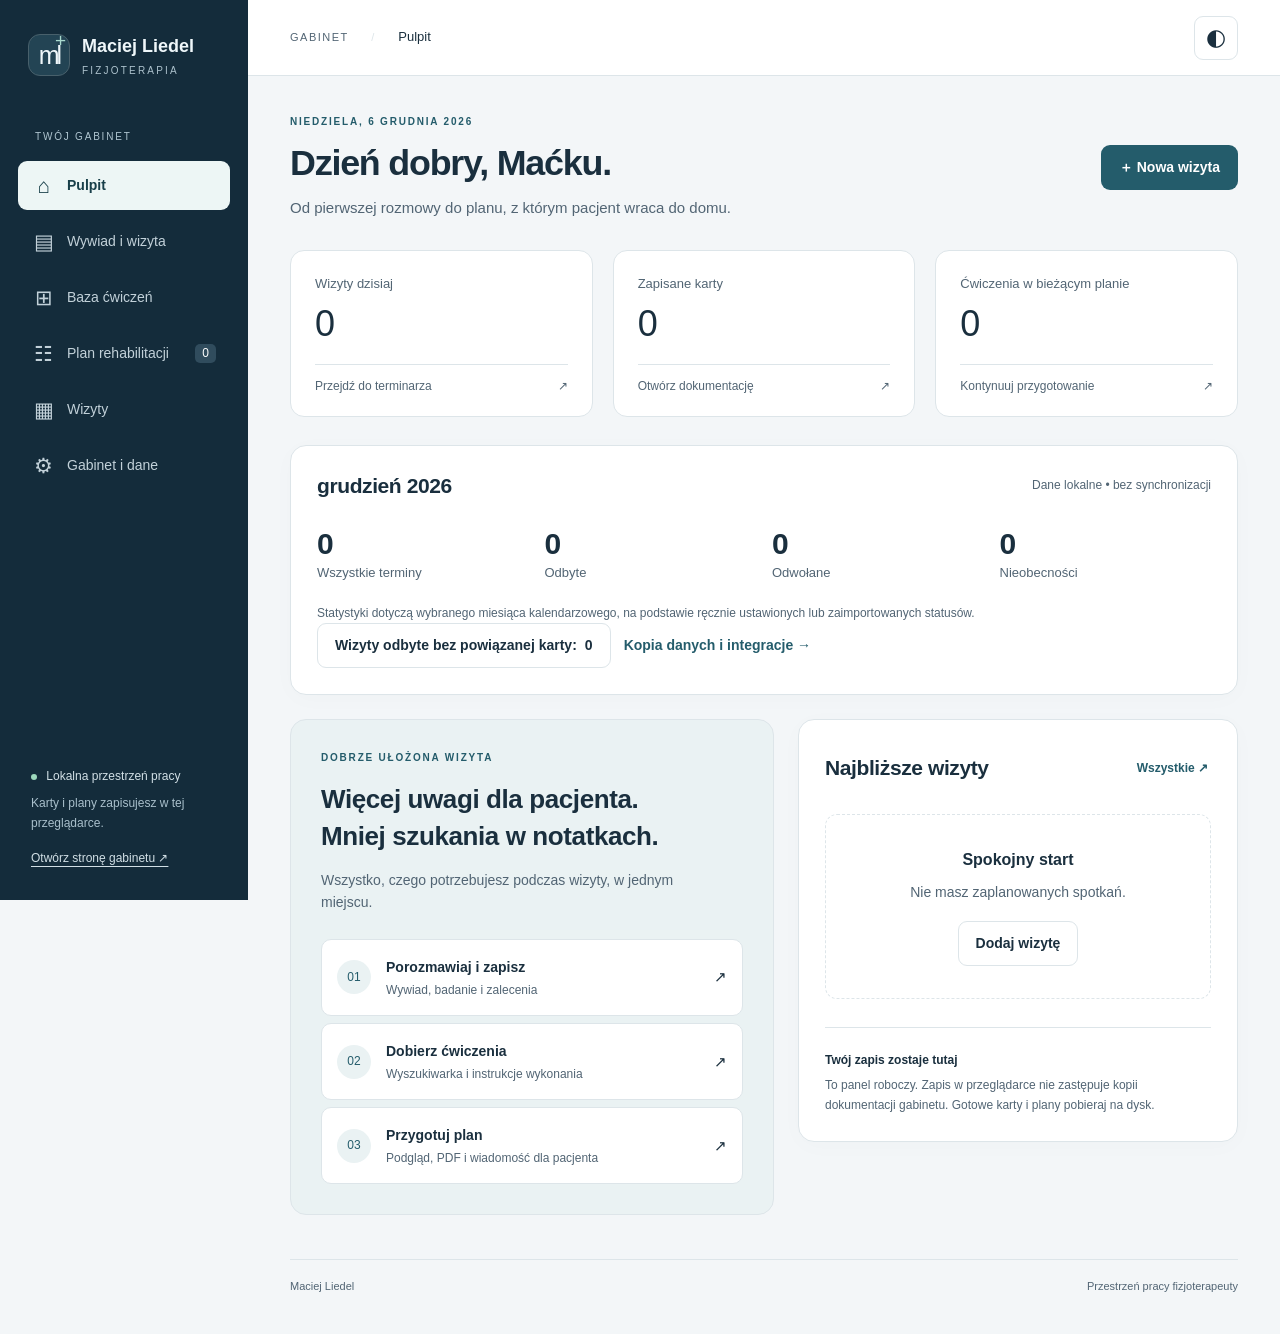
==== commit cbc81eff: "Sync local clinic panel workflows and validation [skip ci]" ====
--- a/panel/index.html
+++ b/panel/index.html
@@ -71,7 +71,7 @@
      <span aria-hidden="true" class="nav-icon">
       ⚙
      </span>
-     Ustawienia AI
+     Gabinet i dane
     </button>
    </div>
    <div class="sidebar-foot">
@@ -165,6 +165,12 @@
        </small>
       </button>
      </div>
+     <section class="surface clinic-summary" aria-labelledby="month-title">
+      <div class="section-heading"><h2 id="month-title">Ten miesiąc</h2><span id="metrics-source" class="field-hint">Dane lokalne • bez synchronizacji</span></div>
+      <div class="metric-strip"><div><strong id="metric-month">0</strong><span>Wszystkie terminy</span></div><div><strong id="metric-completed">0</strong><span>Odbyte</span></div><div><strong id="metric-cancelled">0</strong><span>Odwołane</span></div><div><strong id="metric-noshow">0</strong><span>Nieobecności</span></div></div>
+      <p class="field-hint">Statystyki dotyczą wybranego miesiąca kalendarzowego, na podstawie ręcznie ustawionych lub zaimportowanych statusów.</p>
+      <div class="action-bar"><button class="btn-secondary" id="show-undocumented">Wizyty odbyte bez powiązanej karty: <span id="metric-missing">0</span></button><button class="btn-link" data-go="ai">Kopia danych i integracje →</button></div>
+     </section>
      <div class="home-grid">
       <article class="workflow-card">
        <p class="eyebrow">
@@ -268,9 +274,10 @@
        ＋ Nowy pacjent
       </button>
      </div>
+     <nav class="section-jumps" aria-label="Części wizyty"><a href="#visit-intake">1. Wywiad</a><a href="#visit-exam">2. Badanie</a><a href="#visit-plan">3. Zalecenia i zapis</a></nav>
      <div class="editor-grid">
       <div class="editor-main">
-       <article class="surface">
+       <article class="surface" id="visit-intake">
         <div class="section-heading">
          <h2>
           <span class="step-number">
@@ -299,6 +306,14 @@
           <input id="doc-date" required="" type="date"/>
          </label>
         </div>
+        <details class="formal-fields"><summary>Dane do dokumentacji — pacjent i praktyka</summary>
+         <p class="field-hint">Kod pacjenta nie wystarcza w oficjalnej dokumentacji. Dane tutaj są zapisane lokalnie, bez szyfrowania pamięci przeglądarki. Wypełnij je tylko na zabezpieczonym urządzeniu; możesz też uzupełnić je dopiero w systemie gabinetowym.</p>
+         <div class="form-grid-2"><label>Imię i nazwisko<input id="doc-fullname" autocomplete="off"></label><label>Data urodzenia<input id="doc-birth" type="date"></label><label>Płeć<select id="doc-sex"><option value="">Nie uzupełniono</option><option>Kobieta</option><option>Mężczyzna</option></select></label><label>PESEL lub rodzaj i numer dokumentu<input id="doc-identity" autocomplete="off"></label></div>
+         <label>Adres zamieszkania<input id="doc-address" autocomplete="off"></label>
+         <label>Przedstawiciel ustawowy — imię, nazwisko i adres, gdy dotyczy<textarea id="doc-representative" rows="2"></textarea></label>
+         <label>Praktyka / miejsce udzielenia świadczenia<textarea id="doc-practice" placeholder="Nazwa, adres, dane rejestrowe właściwe dla praktyki" rows="2"></textarea></label>
+         <label>Numer prawa wykonywania zawodu autora<input id="doc-pwz" autocomplete="off"></label>
+        </details>
         <label>
          Wywiad i dolegliwości
          <span class="field-hint">
@@ -340,7 +355,7 @@
          </p>
         </details>
        </article>
-       <article class="surface">
+       <article class="surface" id="visit-exam">
         <div class="section-heading">
          <h2>
           <span class="step-number">
@@ -360,12 +375,11 @@
          </label>
          <label>
           Funkcjonowanie / ICF
-          <span class="optional">
-           opcjonalnie
-          </span>
           <input id="doc-icf" placeholder="Opis lub kody ICF"/>
          </label>
         </div>
+        <label>Cel postępowania<input id="doc-goal" placeholder="Cel uzgodniony z pacjentem"></label>
+        <label>Przeciwwskazania i istotne informacje o bezpieczeństwie<textarea id="doc-safety" rows="2" placeholder="Zapisz ustalenia z wywiadu i badania; nie zakładaj braku przeciwwskazań"></textarea></label>
         <fieldset id="doc-proc">
          <legend>
           Wykonane procedury
@@ -398,7 +412,8 @@
          </div>
         </fieldset>
        </article>
-       <article class="surface">
+       <article class="surface"><label>Przebieg, dawkowanie i reakcja na terapię<textarea id="doc-course" rows="3" placeholder="Co wykonano, w jakim zakresie i z jakim efektem"></textarea></label><label>Zlecone wyroby medyczne / skierowania, gdy dotyczy<textarea id="doc-referrals" rows="2"></textarea></label><label>Informacja dla pacjenta i zgoda na świadczenie<textarea id="doc-consent" rows="2" placeholder="Odnotuj faktycznie przekazane informacje i uzyskaną zgodę; nie zastępuje wymaganych dokumentów"></textarea></label></article>
+       <article class="surface" id="visit-plan">
         <div class="section-heading">
          <h2>
           <span class="step-number">
@@ -413,7 +428,7 @@
         </label>
         <div class="form-grid-2">
          <label>
-          Podpis
+          Autor wpisu
           <input id="doc-sign" value="Maciej Liedel, mgr fizjoterapii"/>
          </label>
          <label>
@@ -424,6 +439,7 @@
           <input autocomplete="off" id="doc-email" placeholder="pacjent@przyklad.pl" type="email"/>
          </label>
         </div>
+        <label>Powód nowej wersji / uzupełnienia <span class="optional">gdy zmieniasz zapisaną kartę</span><input id="doc-amendment" placeholder="Co uzupełniono i dlaczego"></label>
         <div class="action-bar">
          <button class="btn-primary" id="doc-save">
           Zapisz kartę wizyty
@@ -454,6 +470,7 @@
       </div>
       <aside class="editor-aside">
        <div class="surface">
+        <h2>Przed zakończeniem</h2><p class="field-hint">Pomocnik kompletności opisu. Nie potwierdza zgodności prawnej ani zgłoszenia do P1.</p><ul class="completion-list" id="doc-completeness"></ul>
         <p class="eyebrow">
          W TRAKCIE WIZYTY
         </p>
@@ -526,7 +543,7 @@
         Biblioteka ruchu
        </h1>
        <p>
-        Znajdź ćwiczenie i dopasuj je do potrzeb pacjenta.
+        Znajdź ćwiczenie, oznacz ulubione i dopasuj dawkowanie do pacjenta.
        </p>
       </div>
       <button class="btn-primary" data-go="generator">
@@ -537,11 +554,17 @@
        →
       </button>
      </div>
+     <div class="demo-intro surface">
+      <div><p class="eyebrow">KOLEKCJA POKAZOWA · E3 REHAB</p><h2>Od filmu do własnego planu.</h2><p>4 przykłady wideo i 2 zestawy do przetestowania pracy w gabinecie. Wybierz ćwiczenia, zmień kolejność i sprawdź podgląd planu.</p><p class="field-hint">DEMO — materiały do prezentacji, wymagają oceny fizjoterapeuty przed użyciem z pacjentem. Filmy należą do ich autorów.</p><button class="btn-primary" id="demo-browse">Pokaż 4 ćwiczenia demo →</button></div>
+      <div id="demo-sets" class="demo-sets"></div>
+     </div>
      <div class="library-toolbar surface">
+      <label>Kolekcja<select id="ex-collection"><option value="all">Wszystkie ćwiczenia</option><option value="demo">Demo · E3 Rehab (4)</option><option value="existing">Dotychczasowa biblioteka</option></select></label>
       <label class="search-field">
        Szukaj ćwiczenia
        <input id="ex-search" placeholder="Nazwa, obszar ciała lub cel ćwiczenia…" type="search"/>
       </label>
+      <button class="btn-secondary" id="ex-favorites" aria-pressed="false">☆ Tylko ulubione</button>
       <div aria-label="Obszar ciała" class="filter-list" id="ex-filters" role="group">
        <button aria-pressed="true" class="is-on" data-f="all">
         Wszystkie
@@ -573,7 +596,7 @@
      <div class="ex-grid" id="ex-list">
      </div>
      <p class="field-hint">
-      Filmy otwierają się w odtwarzaczu YouTube dopiero po wybraniu „Obejrzyj film”.
+      Podgląd filmu pokazuje źródło. Połączenie z YouTube następuje dopiero po wybraniu „Załaduj film z YouTube”.
      </p>
     </section>
     <section class="tab-panel hidden" id="tab-generator">
@@ -593,6 +616,7 @@
        ＋ Dodaj ćwiczenia
       </button>
      </div>
+     <details class="surface template-tools"><summary>Moje zestawy ćwiczeń</summary><p class="field-hint">Zapisz bieżące ćwiczenia i dawkowanie jako zestaw do ponownego użycia. Nie kopiujemy pacjenta, celu ani wskazówek z jego planu. Nazwa i dawkowanie zestawu nie powinny zawierać danych pacjenta.</p><label>Nazwa zestawu<input id="template-name" maxlength="100" placeholder="Twoja nazwa zestawu"></label><button class="btn-secondary" id="template-save">Zapisz zestaw z bieżącego planu</button><div id="template-list" class="record-list"></div></details>
      <div class="editor-grid">
       <div class="editor-main">
        <article class="surface">
@@ -716,7 +740,7 @@
         Wizyty
        </h1>
        <p>
-        Podręczny terminarz. Rezerwacje w Booksy pozostają osobno.
+        Zaplanuj dzień, oznacz wynik wizyty i przejdź prosto do karty.
        </p>
       </div>
       <button class="btn-secondary" id="visit-export">
@@ -730,11 +754,12 @@
          Zaplanowane spotkania
         </h2>
        </div>
+       <div class="form-grid-2"><label>Szukaj wizyty<input type="search" id="visit-search" placeholder="Pacjent, data, usługa…"></label><label>Pokaż<select id="visit-filter"><option value="all">Wszystkie</option><option value="today">Dzisiaj</option><option value="scheduled">Zaplanowane</option><option value="completed">Odbyte</option><option value="cancelled">Odwołane</option><option value="noshow">Nieobecności</option><option value="missing">Odbyte bez karty</option></select></label></div>
        <div class="record-list" id="visit-list">
        </div>
        <details>
         <summary>
-         Wizyty archiwalne
+         Pozostałe i zakończone wizyty
         </summary>
         <div class="record-list" id="visit-past">
         </div>
@@ -757,6 +782,7 @@
           <input id="v-time" required="" type="time"/>
          </label>
         </div>
+        <label>Czas wizyty (minuty)<input id="v-duration" type="number" min="5" max="480" step="1" value="60" required></label>
         <label>
          Pacjent / kod
          <input autocomplete="off" id="v-client" placeholder="np. AK-12" required=""/>
@@ -815,13 +841,19 @@
         DODATKOWE NARZĘDZIA
        </p>
        <h1>
-        Ustawienia asystenta AI
+        Gabinet, dane i połączenia
        </h1>
        <p>
-        Opcjonalna pomoc w redakcji. Wywiad, karty i plany działają bez AI.
+        Kopie zapasowe, import wizyt i opcjonalna pomoc w redakcji.
        </p>
       </div>
      </div>
+     <div class="settings-grid">
+      <article class="surface"><p class="eyebrow">CIĄGŁOŚĆ PRACY</p><h2>Kopia gabinetu</h2><p>Karty, szkice, wizyty, plany i zestawy w jednym zaszyfrowanym pliku. Klucze AI i hasła nie trafiają do kopii.</p><p class="field-hint">Szyfrowanie dotyczy pobranego pliku. Dane w przeglądarce pozostają niezaszyfrowane. Zachowaj hasło osobno — nie można go odzyskać.</p><label>Hasło kopii (minimum 12 znaków)<input id="backup-password" type="password" autocomplete="new-password" minlength="12"></label><button class="btn-primary" id="backup-export">Pobierz zaszyfrowaną kopię</button><p id="backup-last" class="field-hint"></p><hr><label>Odtwórz z pliku kopii (w pustej przestrzeni)<input id="backup-file" type="file" accept=".json,application/json"></label><button class="btn-secondary" id="backup-preview">Sprawdź kopię</button><div id="backup-summary" class="quiet-note hidden"></div><button id="backup-restore" class="btn-secondary hidden">Odtwórz dane po sprawdzeniu</button><p id="backup-msg" role="status" class="feedback"></p></article>
+      <article class="surface"><p class="eyebrow">BOOKSY I TERMINARZ</p><h2>Import wizyt z pliku</h2><p>Połączenie na żywo z Booksy nie jest skonfigurowane. Możesz wczytać lokalny plik CSV zgodny ze wzorem. Eksport Booksy może wymagać dopasowania kolumn.</p><button id="csv-template" class="btn-link">Pobierz wzór CSV</button><label>Plik CSV (maks. 2 MB / 2000 wizyt)<input id="visits-file" type="file" accept=".csv,text/csv"></label><button class="btn-secondary" id="visits-preview">Sprawdź import</button><div id="import-summary" class="quiet-note hidden"></div><button class="btn-primary hidden" id="visits-import">Dodaj sprawdzone wizyty</button><p id="import-msg" role="status" class="feedback"></p><p class="field-hint">Import nie zmienia rezerwacji w Booksy. Ponowny identyczny import pomija duplikaty; zmiany istniejących rezerwacji wymagają ręcznego sprawdzenia.</p></article>
+      <article class="surface"><p class="eyebrow">DOKUMENTACJA I P1</p><h2>Domknij wpis w systemie gabinetowym</h2><p>Panel przygotowuje roboczą kartę. Nie podpisuje dokumentacji elektronicznie i nie raportuje zdarzeń do P1. PDF ani e-mail nie stanowią potwierdzenia raportowania.</p><ol><li>Sprawdź kartę i dane pacjenta.</li><li>Przenieś wpis do systemu dokumentacji praktyki.</li><li>Sprawdź w tym systemie podpis, raportowanie i potwierdzenie odbioru.</li></ol><p><a href="https://www.finezjo.pl/" target="_blank" rel="noopener noreferrer">Sprawdź Finezjo — aplikację KIF ↗</a></p><p class="field-hint">Automatyczna wysyłka wymaga wyboru systemu, uprawnień praktyki, umów i testów integracyjnych. Nie wgrywaj tutaj certyfikatów P1.</p></article>
+     </div>
+     <h2 class="settings-heading">Opcjonalny asystent AI</h2>
      <div class="editor-grid">
       <article class="surface">
        <label>
@@ -918,13 +950,15 @@
      ×
     </button>
    </div>
-   <div class="video-wrap">
-    <iframe allow="fullscreen; picture-in-picture" allowfullscreen="" id="video-frame" title="Instruktaż ćwiczenia">
+   <p class="field-hint" id="video-source"></p>
+   <div class="video-consent" id="video-consent"><p>Film zewnętrzny. Załadowanie odtwarzacza łączy z YouTube i udostępnia serwisowi adres IP oraz dane techniczne przeglądarki.</p><button class="btn-primary" id="video-load">Załaduj film z YouTube</button></div>
+   <div class="video-wrap hidden" id="video-wrap">
+    <iframe allow="fullscreen; picture-in-picture" allowfullscreen="" id="video-frame" referrerpolicy="strict-origin" title="Instruktaż ćwiczenia">
     </iframe>
    </div>
    <p>
     <a id="video-link" rel="noopener noreferrer" target="_blank">
-     Otwórz w YouTube ↗
+     Film nie działa? Otwórz w YouTube ↗
     </a>
    </p>
   </dialog>
@@ -1000,8 +1034,11 @@
   </dialog>
   <script src="../exercises.js">
   </script>
+  <script src="clinic-core.js"></script>
+  <script src="demo-library.js"></script>
   <script src="panel.js">
   </script>
+  <script src="clinic.js"></script>
   <script src="docs.js">
   </script>
  </body>
--- a/panel/panel.css
+++ b/panel/panel.css
@@ -1459,3 +1459,43 @@
         margin:18mm
     }
 }
+/* Extensions use the existing color, spacing and typography tokens. */
+.clinic-summary,.template-tools{margin-bottom:24px}
+.metric-strip{display:grid;grid-template-columns:repeat(4,minmax(0,1fr));gap:16px;margin:20px 0}
+.metric-strip strong{display:block;font-size:30px;line-height:1.3;color:var(--ink)}
+.metric-strip span{display:block;color:var(--muted);font-size:13px}
+.section-jumps{display:flex;flex-wrap:wrap;gap:12px;margin-bottom:24px}
+.section-jumps a{padding:10px 14px;background:var(--surface);border:1px solid var(--line);border-radius:9px;font-weight:600;text-decoration:none}
+.formal-fields{margin:18px 0;padding:16px;background:var(--tint);border-radius:var(--radius)}
+.formal-fields>p{margin:12px 0}
+.completion-list{list-style:none;padding:0;margin:16px 0 24px}
+.completion-list li{padding:9px 0;border-bottom:1px solid var(--line);line-height:1.5}
+.completion-list small{display:block;margin-left:21px;color:var(--muted)}
+.ex-card-top{display:flex;align-items:center;justify-content:space-between;gap:8px}
+.favorite[aria-pressed=true]{background:var(--tint);color:var(--primary)}
+.demo-intro{display:grid;grid-template-columns:1.1fr 1fr;gap:28px;margin-bottom:24px;background:var(--tint)}
+.demo-intro h2{font-size:clamp(24px,3vw,36px);line-height:1.15;margin:10px 0 16px;max-width:15ch}
+.demo-intro p{margin-bottom:16px}
+.demo-sets{display:grid;gap:12px;min-width:0}
+.demo-sets article{padding:20px;border:1px solid var(--line);border-radius:12px;background:var(--surface)}
+.demo-sets h3{margin:8px 0}.demo-sets p{font-size:14px;color:var(--muted)}
+.demo-cover{display:flex;flex-direction:column;align-items:flex-start;gap:12px;width:100%;padding:20px;margin-bottom:16px;border:0;border-radius:12px;background:var(--nav);color:#fff;text-align:left;min-height:150px}
+.demo-cover span{font-size:12px;letter-spacing:.04em;overflow-wrap:anywhere}
+.demo-cover strong{font-size:38px;line-height:1;align-self:center}
+.demo-cover:hover{background:#245c6b}
+.video-consent{padding:28px;background:var(--tint);border-radius:12px;margin:16px 0}
+.video-consent p{margin-bottom:18px}
+@media(max-width:900px){.demo-intro{grid-template-columns:1fr}.demo-intro h2{max-width:none}}
+@media(max-width:500px){.demo-intro{gap:18px}.demo-sets article{padding:16px}.video-consent{padding:18px}}
+.visit-status{max-width:220px;margin-top:8px}
+.settings-grid{display:grid;grid-template-columns:repeat(2,minmax(0,1fr));gap:24px;margin-bottom:32px;align-items:start}
+.settings-grid>article:last-child{grid-column:1/-1}
+.settings-grid h2{margin-bottom:12px}
+.settings-grid p,.settings-grid button{margin-bottom:14px}
+.settings-heading{margin-bottom:20px}
+.template-tools>p,.template-tools>label{margin-top:16px}
+.template-tools .record-list{margin-top:16px}
+#import-summary,#backup-summary{overflow-wrap:anywhere;margin:16px 0;max-height:360px;overflow:auto}
+#visit-intake,#visit-exam,#visit-plan{scroll-margin-top:20px}
+@media(max-width:1000px){.settings-grid{grid-template-columns:1fr}}
+@media(max-width:500px){.metric-strip{grid-template-columns:repeat(2,minmax(0,1fr))}.section-jumps{gap:8px}.section-jumps a{flex:1 1 100%;padding:10px}.settings-grid{gap:16px}}
